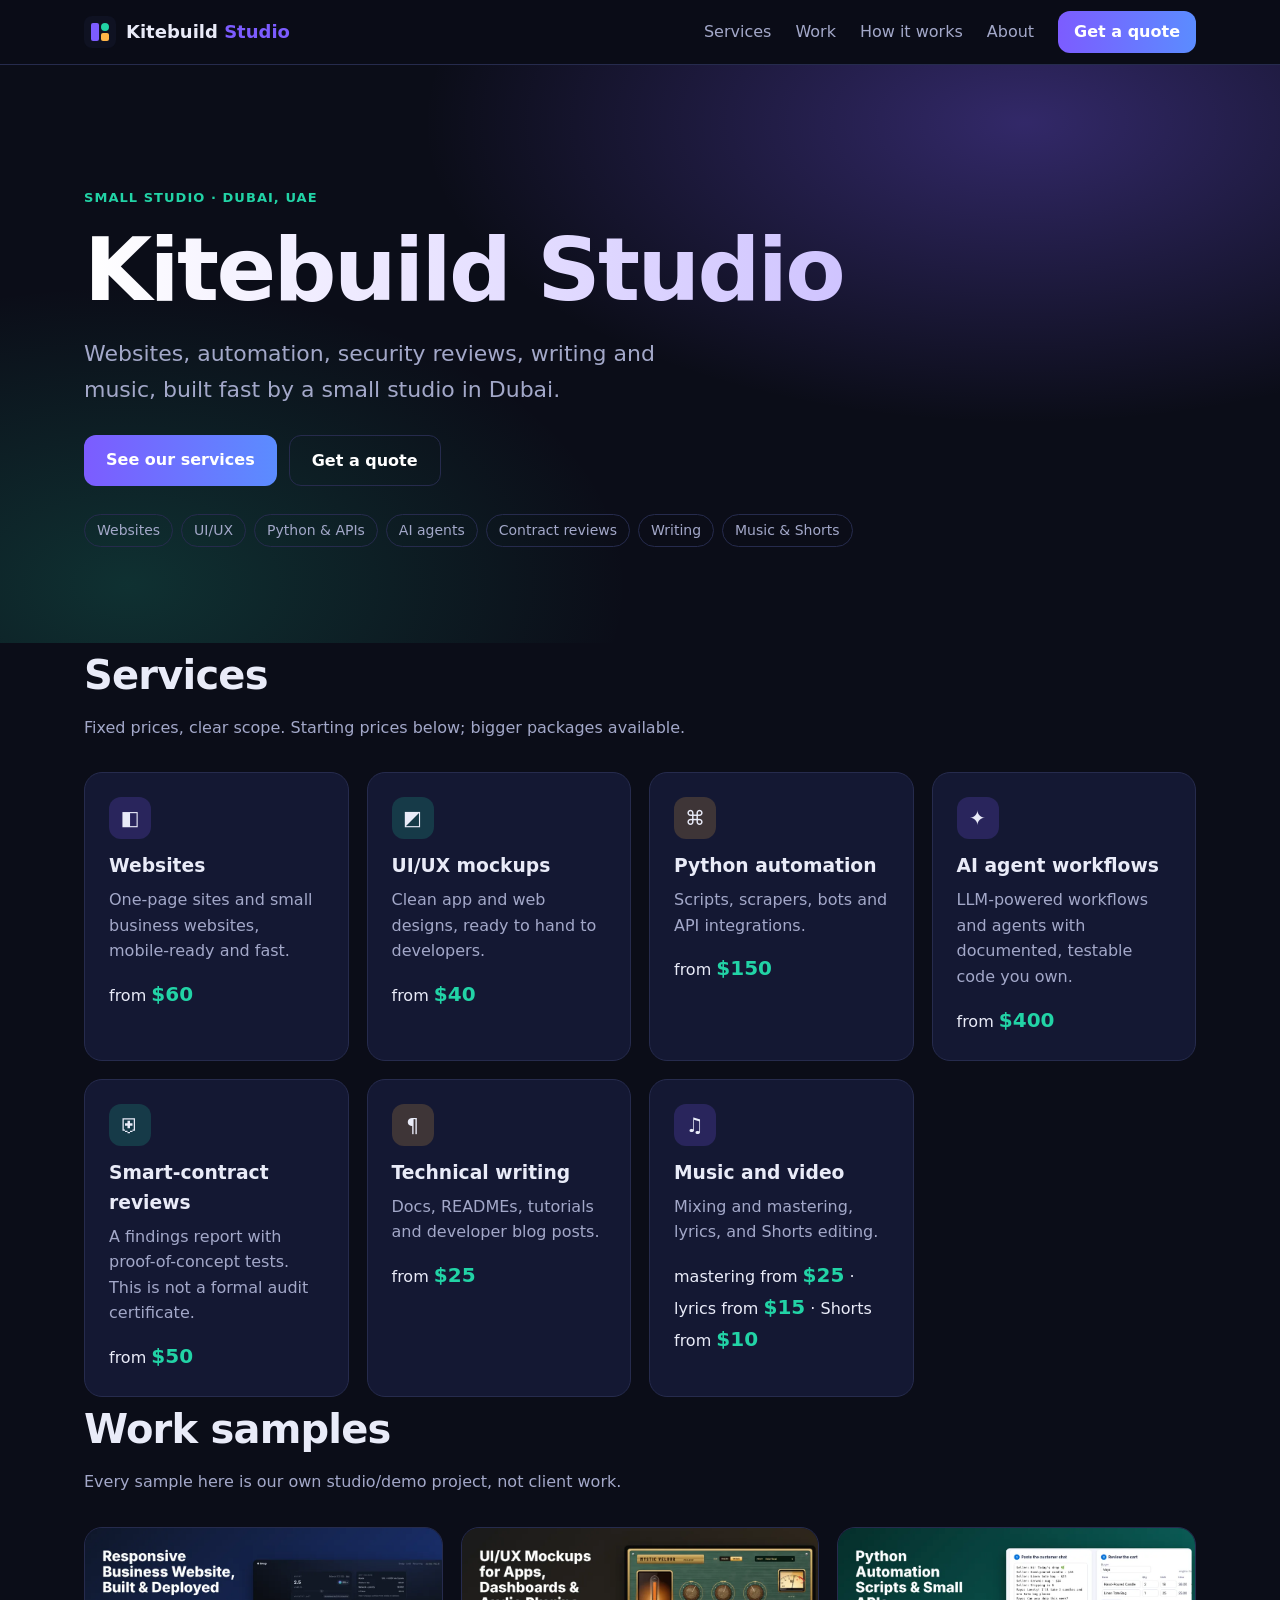
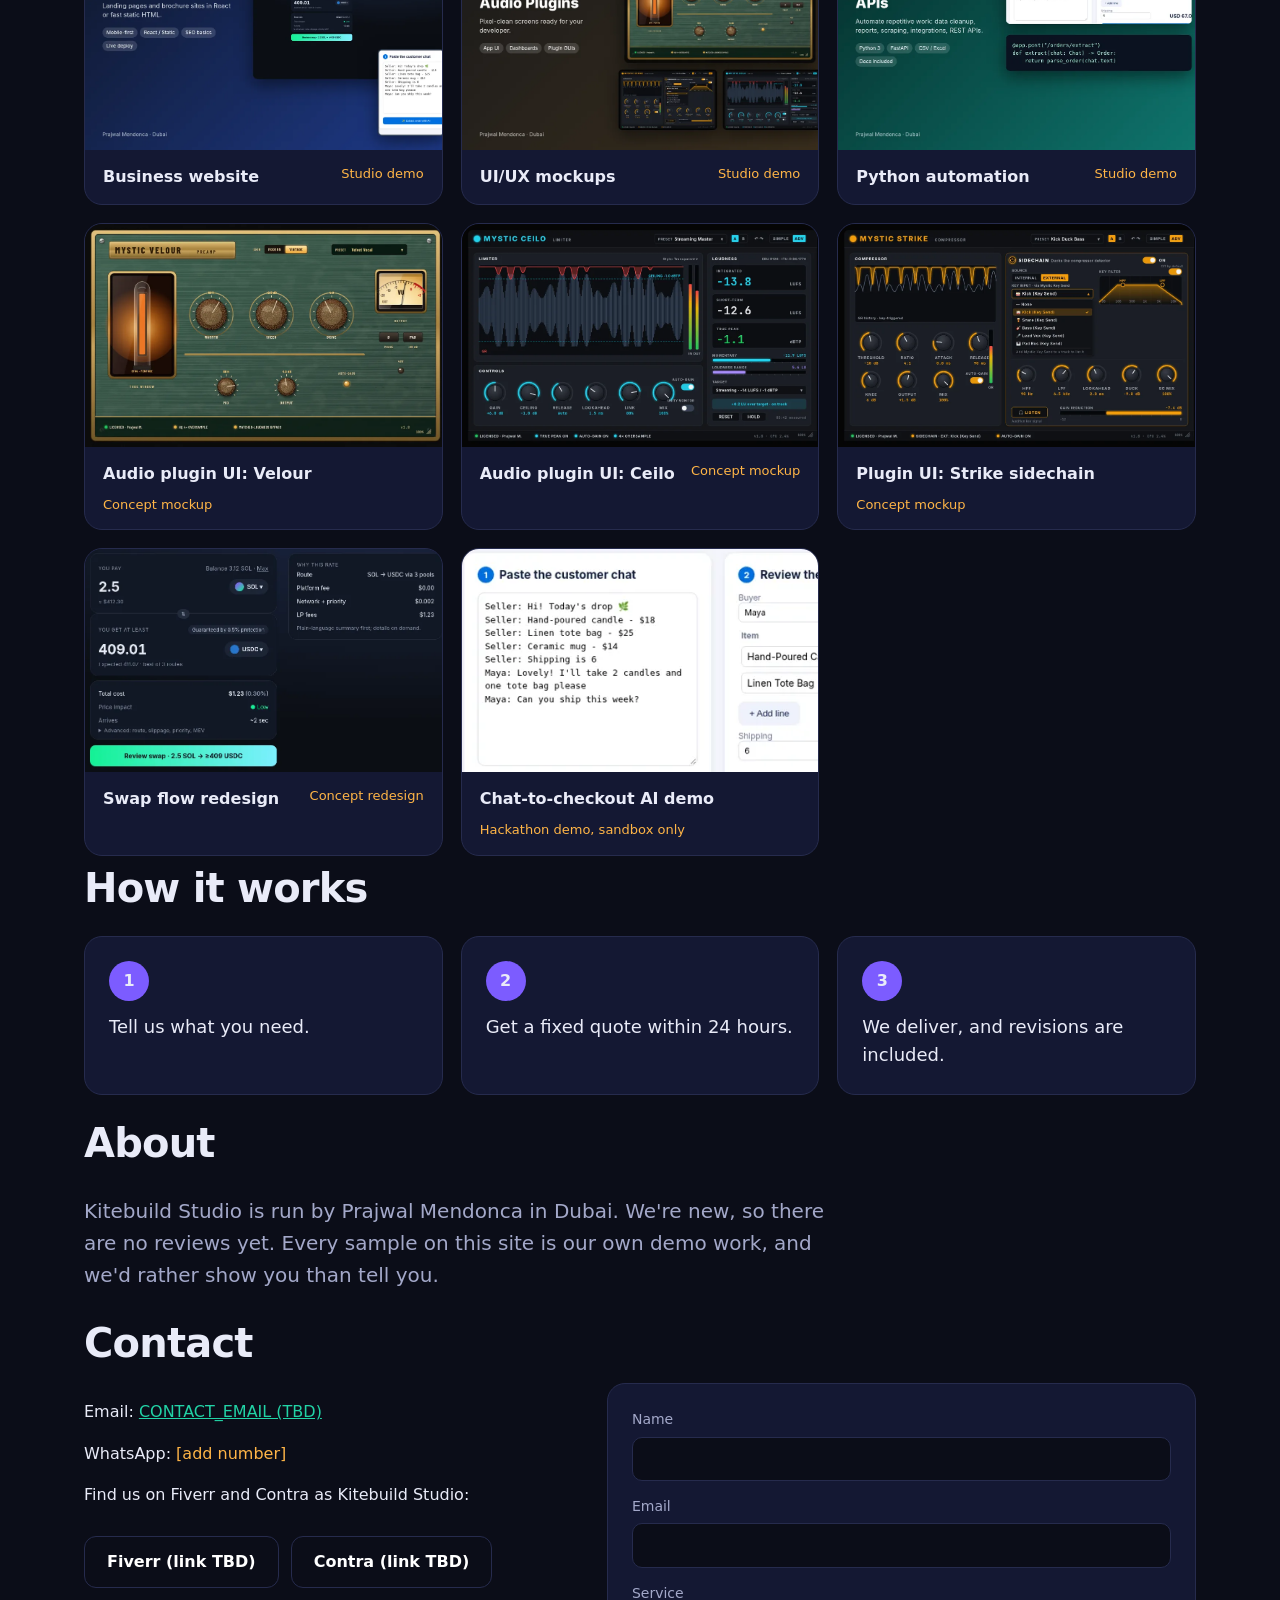
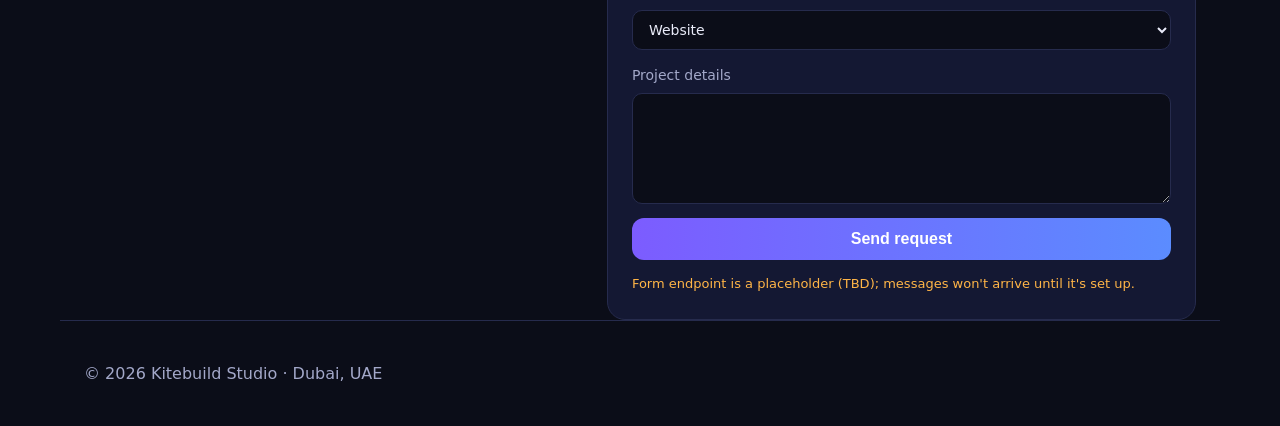
==== index.html @ 75a826a9 "Kitebuild Studio site" ====
<!doctype html>
<html lang="en">
<head>
<meta charset="utf-8"><meta name="viewport" content="width=device-width,initial-scale=1">
<title>Kitebuild Studio | Websites, automation, security reviews, writing &amp; music, Dubai</title>
<meta name="description" content="Kitebuild Studio is a small Dubai studio run by Prajwal Mendonca: websites, UI/UX mockups, Python automation, AI agent workflows, smart-contract security reviews, technical writing, mixing/mastering and Shorts editing. Fixed prices.">
<link rel="canonical" href="https://https://aaron11998.github.io/kitebuild-studio/">
<meta property="og:type" content="website"><meta property="og:title" content="Kitebuild Studio">
<meta property="og:description" content="Websites, automation, security reviews, writing and music, built fast by a small studio in Dubai.">
<meta property="og:image" content="https://https://aaron11998.github.io/kitebuild-studio/assets/og.png"><meta property="og:url" content="https://https://aaron11998.github.io/kitebuild-studio/">
<meta name="twitter:card" content="summary_large_image">
<meta name="theme-color" content="#0b0d18">
<link rel="icon" href="favicon.svg" type="image/svg+xml">
<link rel="stylesheet" href="assets/style.css">
<script type="application/ld+json">{"@context":"https://schema.org","@type":"ProfessionalService","name":"Kitebuild Studio","founder":"Prajwal Mendonca","address":{"@type":"PostalAddress","addressLocality":"Dubai","addressCountry":"AE"}}</script>
</head>
<body>
<a class="skip" href="#main">Skip to content</a>
<header class="nav"><div class="wrap navin">
 <a href="#top" class="brand" aria-label="Kitebuild Studio home"><img src="assets/mark.svg" alt="" width="32" height="32"><span>Kitebuild <b>Studio</b></span></a>
 <button class="menu" aria-expanded="false" aria-controls="links" aria-label="Menu">☰</button>
 <nav id="links" aria-label="Main"><a href="#services">Services</a><a href="#work">Work</a><a href="#how">How it works</a><a href="#about">About</a><a class="btn sm" href="#contact">Get a quote</a></nav>
</div></header>
<main id="main">
<section id="top" class="hero"><div class="wrap">
 <p class="eyebrow">Small studio · Dubai, UAE</p>
 <h1>Kitebuild Studio</h1>
 <p class="lead">Websites, automation, security reviews, writing and music, built fast by a small studio in Dubai.</p>
 <div class="ctas"><a class="btn" href="#services">See our services</a><a class="btn ghost" href="#contact">Get a quote</a></div>
 <ul class="chips" aria-label="What we do"><li>Websites</li><li>UI/UX</li><li>Python &amp; APIs</li><li>AI agents</li><li>Contract reviews</li><li>Writing</li><li>Music &amp; Shorts</li></ul>
</div></section>

<section id="services" class="wrap"><h2>Services</h2><p class="sub">Fixed prices, clear scope. Starting prices below; bigger packages available.</p>
<div class="grid">
 <article class="card"><span class="ico c1">◧</span><h3>Websites</h3><p>One-page sites and small business websites, mobile-ready and fast.</p><p class="price">from <b>$60</b></p></article>
 <article class="card"><span class="ico c2">◩</span><h3>UI/UX mockups</h3><p>Clean app and web designs, ready to hand to developers.</p><p class="price">from <b>$40</b></p></article>
 <article class="card"><span class="ico c3">⌘</span><h3>Python automation</h3><p>Scripts, scrapers, bots and API integrations.</p><p class="price">from <b>$150</b></p></article>
 <article class="card"><span class="ico c1">✦</span><h3>AI agent workflows</h3><p>LLM-powered workflows and agents with documented, testable code you own.</p><p class="price">from <b>$400</b></p></article>
 <article class="card"><span class="ico c2">⛨</span><h3>Smart-contract reviews</h3><p>A findings report with proof-of-concept tests. This is not a formal audit certificate.</p><p class="price">from <b>$50</b></p></article>
 <article class="card"><span class="ico c3">¶</span><h3>Technical writing</h3><p>Docs, READMEs, tutorials and developer blog posts.</p><p class="price">from <b>$25</b></p></article>
 <article class="card"><span class="ico c1">♫</span><h3>Music and video</h3><p>Mixing and mastering, lyrics, and Shorts editing.</p><p class="price">mastering from <b>$25</b> · lyrics from <b>$15</b> · Shorts from <b>$10</b></p></article>
</div></section>

<section id="work" class="wrap"><h2>Work samples</h2><p class="sub">Every sample here is our own studio/demo project, not client work.</p>
<div class="gallery">
 <figure><img src="assets/img/web-cover.webp" alt="Business website design sample" loading="lazy" width="1000" height="601"><figcaption><b>Business website</b><span>Studio demo</span></figcaption></figure>
 <figure><img src="assets/img/uiux-cover.webp" alt="UI/UX app mockup sample" loading="lazy" width="1000" height="601"><figcaption><b>UI/UX mockups</b><span>Studio demo</span></figcaption></figure>
 <figure><img src="assets/img/python-cover.webp" alt="Python automation sample cover" loading="lazy" width="1000" height="601"><figcaption><b>Python automation</b><span>Studio demo</span></figcaption></figure>
 <figure><img src="assets/img/velour.webp" alt="Audio plugin interface mockup, green theme" loading="lazy" width="1000" height="617"><figcaption><b>Audio plugin UI: Velour</b><span>Concept mockup</span></figcaption></figure>
 <figure><img src="assets/img/ceilo.webp" alt="Audio plugin interface mockup, Ceilo" loading="lazy" width="1000" height="617"><figcaption><b>Audio plugin UI: Ceilo</b><span>Concept mockup</span></figcaption></figure>
 <figure><img src="assets/img/strike.webp" alt="Sidechain plugin interface mockup" loading="lazy" width="1000" height="617"><figcaption><b>Plugin UI: Strike sidechain</b><span>Concept mockup</span></figcaption></figure>
 <figure><img src="assets/img/swap.webp" alt="Token swap screen redesign with plain-language cost breakdown" loading="lazy"><figcaption><b>Swap flow redesign</b><span>Concept redesign</span></figcaption></figure>
 <figure><img src="assets/img/chatcart.webp" alt="Chat-to-checkout demo app: paste a chat, review the cart" loading="lazy"><figcaption><b>Chat-to-checkout AI demo</b><span>Hackathon demo, sandbox only</span></figcaption></figure>
</div></section>

<!-- MEDIA SLOT: music/video showcase (to be added by New Bot 1). Drop a <section id="media" class="wrap">…</section> here and add a nav link. -->
<div id="media-slot" hidden></div>

<section id="how" class="wrap"><h2>How it works</h2>
<ol class="steps"><li><b>1</b><p>Tell us what you need.</p></li><li><b>2</b><p>Get a fixed quote within 24 hours.</p></li><li><b>3</b><p>We deliver, and revisions are included.</p></li></ol></section>

<section id="about" class="wrap about"><h2>About</h2>
<p>Kitebuild Studio is run by Prajwal Mendonca in Dubai. We're new, so there are no reviews yet. Every sample on this site is our own demo work, and we'd rather show you than tell you.</p></section>

<section id="contact" class="wrap"><h2>Contact</h2>
<div class="contact">
 <div>
  <p>Email: <a href="mailto:CONTACT_EMAIL_TBD">CONTACT_EMAIL (TBD)</a></p>
  <p>WhatsApp: <span class="tbd">[add number]</span></p>
  <p>Find us on Fiverr and Contra as Kitebuild Studio:</p>
  <p class="ctas"><a class="btn ghost" href="#" data-tbd="FIVERR_URL">Fiverr (link TBD)</a><a class="btn ghost" href="#" data-tbd="CONTRA_URL">Contra (link TBD)</a></p>
 </div>
 <!-- FORM TBD: replace FORM_ID_TBD with your Formspree (or similar) form ID -->
 <form class="form" action="https://formspree.io/f/FORM_ID_TBD" method="POST">
  <label>Name<input name="name" required autocomplete="name"></label>
  <label>Email<input type="email" name="email" required autocomplete="email"></label>
  <label>Service<select name="service"><option>Website</option><option>UI/UX mockup</option><option>Python automation</option><option>AI agent workflow</option><option>Smart-contract review</option><option>Technical writing</option><option>Music / Shorts</option></select></label>
  <label>Project details<textarea name="message" rows="4" required></textarea></label>
  <input type="text" name="_gotcha" hidden tabindex="-1" autocomplete="off">
  <button class="btn" type="submit">Send request</button>
  <p class="note" role="status">Form endpoint is a placeholder (TBD); messages won't arrive until it's set up.</p>
 </form>
</div></section>
</main>
<footer class="wrap foot"><p>© <span id="y">2026</span> Kitebuild Studio · Dubai, UAE</p></footer>
<script src="assets/main.js" defer></script>
</body></html>
---- assets/style.css ----
:root{--bg:#0b0d18;--p:#141833;--l:#262b4d;--t:#e9ebf8;--m:#a3a8c9;--a:#7c5cff;--g:#22d3a6;--o:#ffb547}
*{box-sizing:border-box}html{scroll-behavior:smooth}
body{margin:0;font:16px/1.6 system-ui,-apple-system,"Segoe UI",Inter,Roboto,sans-serif;background:var(--bg);color:var(--t)}
a{color:var(--g)}img{max-width:100%;height:auto;display:block}
.wrap{max-width:1160px;margin:0 auto;padding:0 24px}
.skip{position:absolute;left:-999px}.skip:focus{left:8px;top:8px;background:#fff;color:#000;padding:8px;z-index:9}
:focus-visible{outline:3px solid var(--o);outline-offset:2px}
.nav{position:sticky;top:0;z-index:5;background:rgba(11,13,24,.85);backdrop-filter:blur(10px);border-bottom:1px solid var(--l)}
.navin{display:flex;align-items:center;justify-content:space-between;height:64px}
.brand{display:flex;gap:10px;align-items:center;color:var(--t);text-decoration:none;font-weight:600;font-size:18px}.brand b{color:var(--a)}
nav a{color:var(--m);text-decoration:none;margin-left:24px}nav a:hover{color:var(--t)}
.menu{display:none;background:none;border:1px solid var(--l);color:var(--t);font-size:20px;border-radius:8px;padding:4px 10px}
.btn{display:inline-block;background:linear-gradient(90deg,var(--a),#5b8cff);color:#fff!important;padding:12px 22px;border-radius:12px;text-decoration:none;font-weight:600;border:0;cursor:pointer;font-size:16px}
.btn.ghost{background:transparent;border:1px solid var(--l)}.btn.sm{padding:8px 16px}
.hero{padding:110px 0 80px;background:radial-gradient(600px 300px at 80% 10%,rgba(124,92,255,.35),transparent),radial-gradient(500px 300px at 10% 90%,rgba(34,211,166,.18),transparent)}
.eyebrow{color:var(--g);font-weight:600;letter-spacing:.08em;text-transform:uppercase;font-size:13px}
h1{font-size:clamp(44px,8vw,88px);line-height:1;margin:.2em 0;letter-spacing:-.03em;background:linear-gradient(90deg,#fff,#b9a8ff);-webkit-background-clip:text;background-clip:text;color:transparent}
.lead{font-size:clamp(18px,2.2vw,22px);color:var(--m);max-width:640px}
.ctas{display:flex;gap:12px;flex-wrap:wrap;margin:28px 0}
.chips{list-style:none;padding:0;display:flex;flex-wrap:wrap;gap:8px}.chips li{border:1px solid var(--l);border-radius:99px;padding:4px 12px;color:var(--m);font-size:14px}
section{padding:72px 0}h2{font-size:clamp(28px,4vw,40px);margin:0 0 8px;letter-spacing:-.02em}.sub{color:var(--m);margin:0 0 32px}
.grid{display:grid;grid-template-columns:repeat(auto-fill,minmax(260px,1fr));gap:18px}
.card{background:var(--p);border:1px solid var(--l);border-radius:18px;padding:24px;transition:transform .2s}.card:hover{transform:translateY(-3px)}
.card h3{margin:12px 0 6px}.card p{color:var(--m);margin:0}.card .price{margin-top:14px;color:var(--t)}.price b{color:var(--g);font-size:20px}
.ico{display:inline-grid;place-items:center;width:42px;height:42px;border-radius:12px;font-size:20px}.c1{background:rgba(124,92,255,.2)}.c2{background:rgba(34,211,166,.18)}.c3{background:rgba(255,181,71,.18)}
.gallery{display:grid;grid-template-columns:repeat(auto-fill,minmax(320px,1fr));gap:18px}
figure{margin:0;background:var(--p);border:1px solid var(--l);border-radius:18px;overflow:hidden}
figure img{aspect-ratio:16/10;object-fit:cover;object-position:top left;width:100%}
figcaption{padding:14px 18px;display:flex;justify-content:space-between;gap:8px;flex-wrap:wrap}figcaption span{color:var(--o);font-size:13px}
.steps{list-style:none;padding:0;display:grid;grid-template-columns:repeat(3,1fr);gap:18px}.steps li{background:var(--p);border:1px solid var(--l);border-radius:18px;padding:24px}
.steps b{display:inline-grid;place-items:center;width:40px;height:40px;border-radius:50%;background:var(--a)}.steps p{font-size:18px;margin:12px 0 0}
.about p{font-size:20px;max-width:760px;color:var(--m)}
.contact{display:grid;grid-template-columns:1fr 1.2fr;gap:32px}.tbd{color:var(--o)}
.form{background:var(--p);border:1px solid var(--l);border-radius:18px;padding:24px;display:grid;gap:14px}
label{display:grid;gap:6px;font-size:14px;color:var(--m)}
input,select,textarea{font:inherit;background:var(--bg);color:var(--t);border:1px solid var(--l);border-radius:10px;padding:10px 12px}
.note{font-size:13px;color:var(--o);margin:0}
.foot{border-top:1px solid var(--l);color:var(--m);padding:24px}
@media(max-width:760px){.menu{display:block}nav{display:none;position:absolute;top:64px;left:0;right:0;background:var(--bg);border-bottom:1px solid var(--l);padding:12px 24px}nav.open{display:grid;gap:12px}nav a{margin:0}
.steps,.contact{grid-template-columns:1fr}.hero{padding:64px 0 40px}section{padding:48px 0}.gallery{grid-template-columns:1fr}}
@media(prefers-reduced-motion:reduce){html{scroll-behavior:auto}.card{transition:none}}
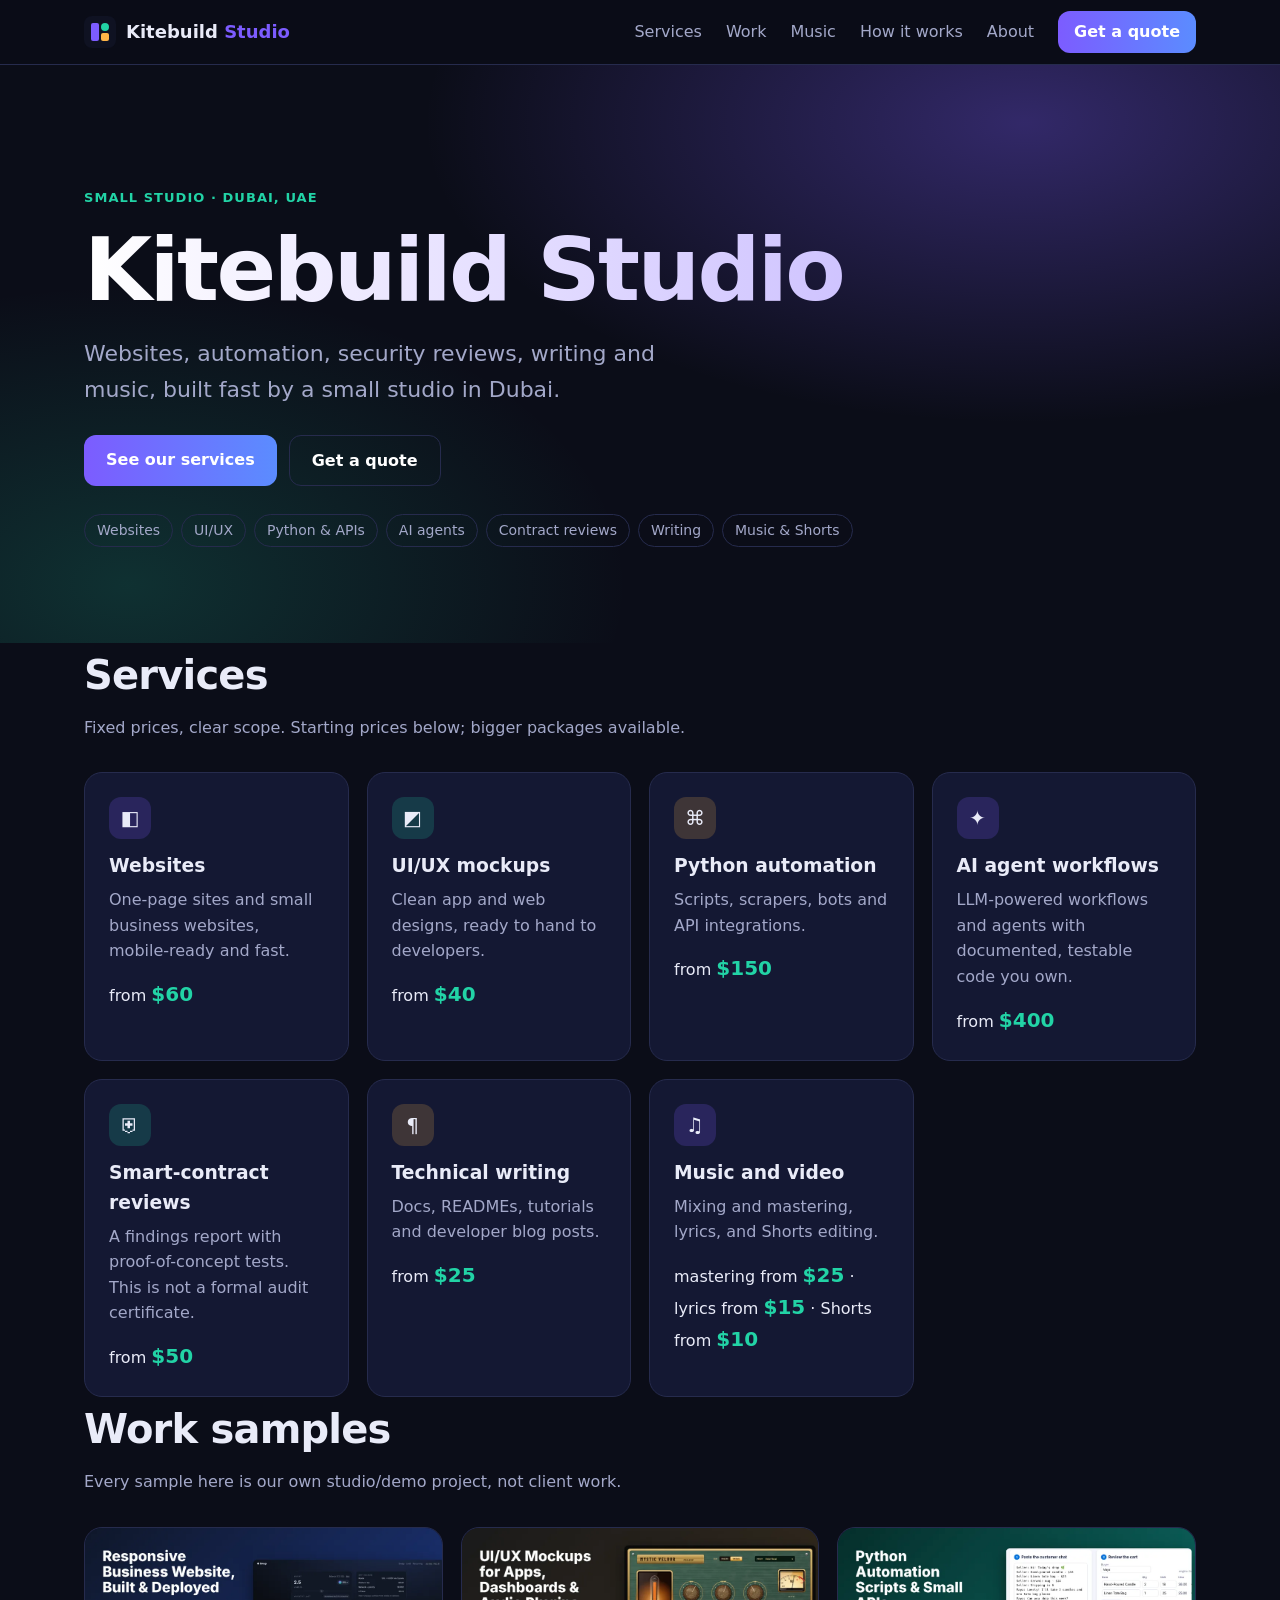
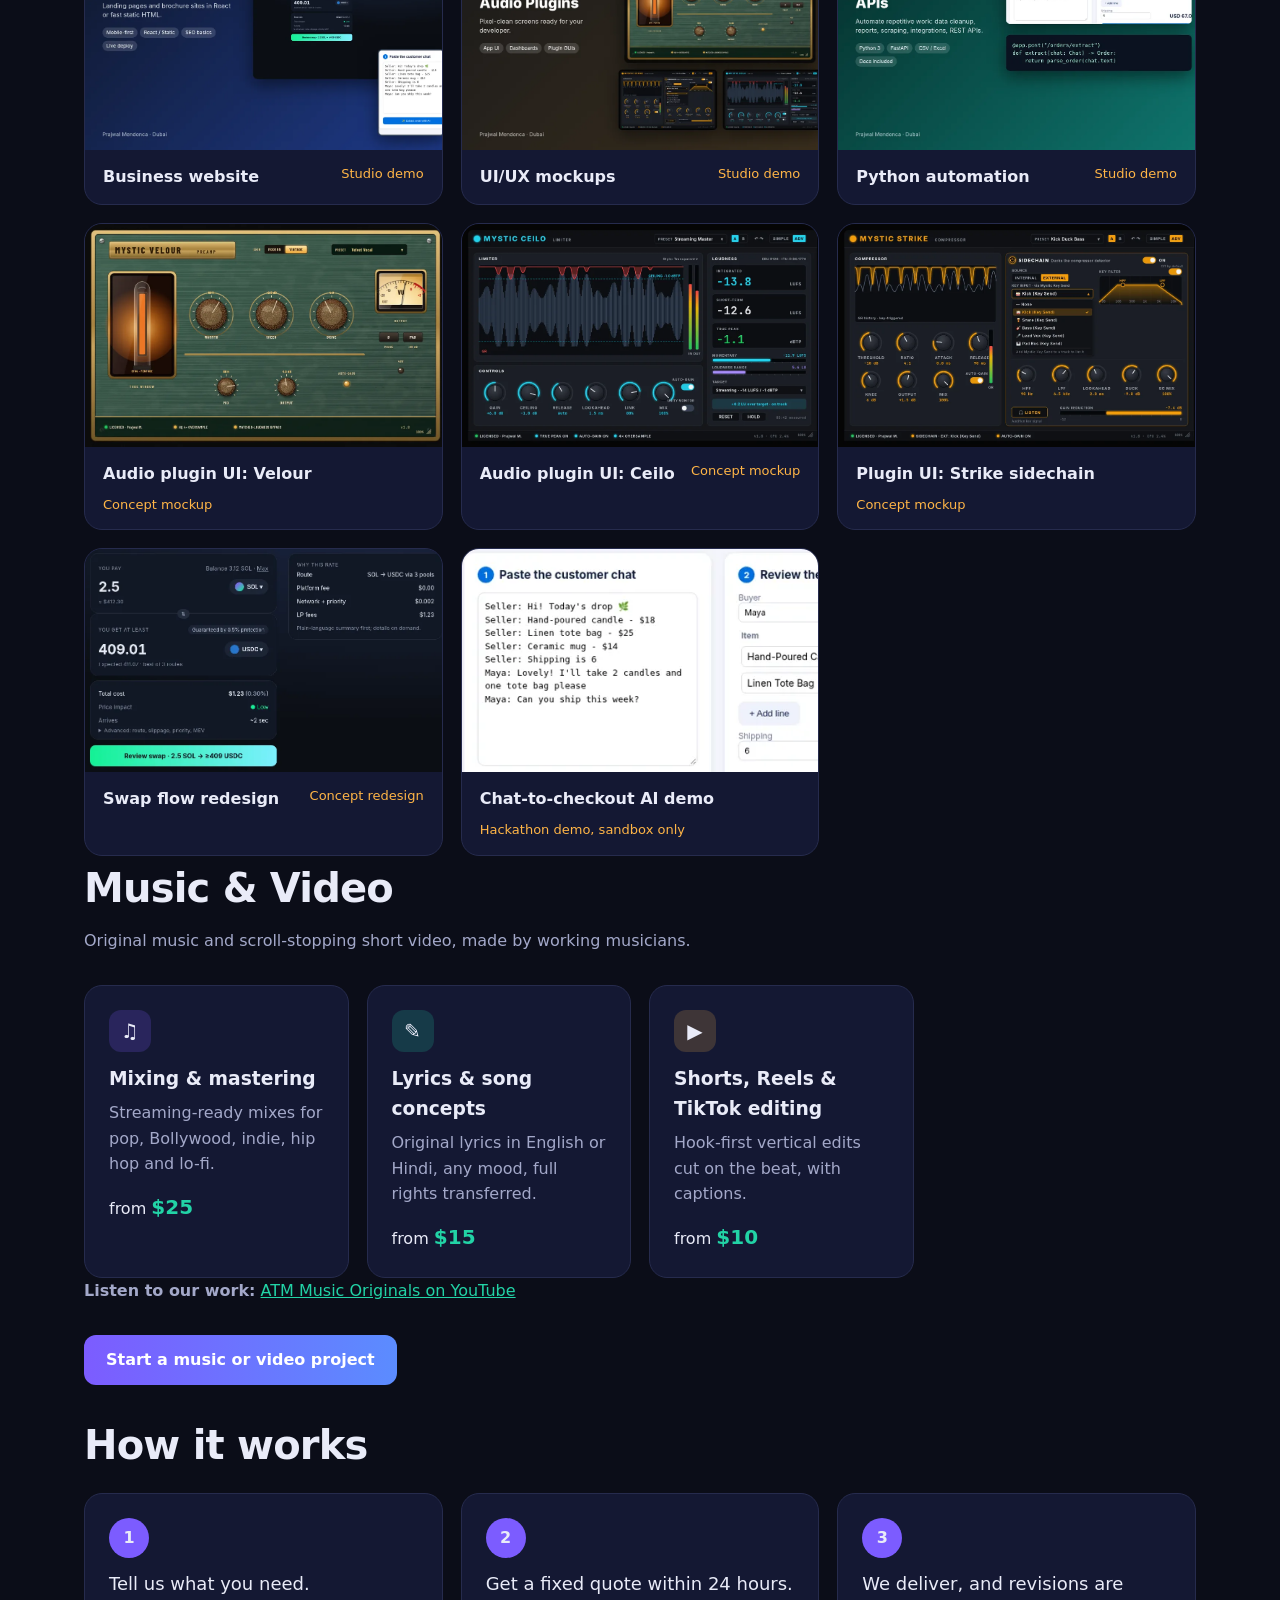
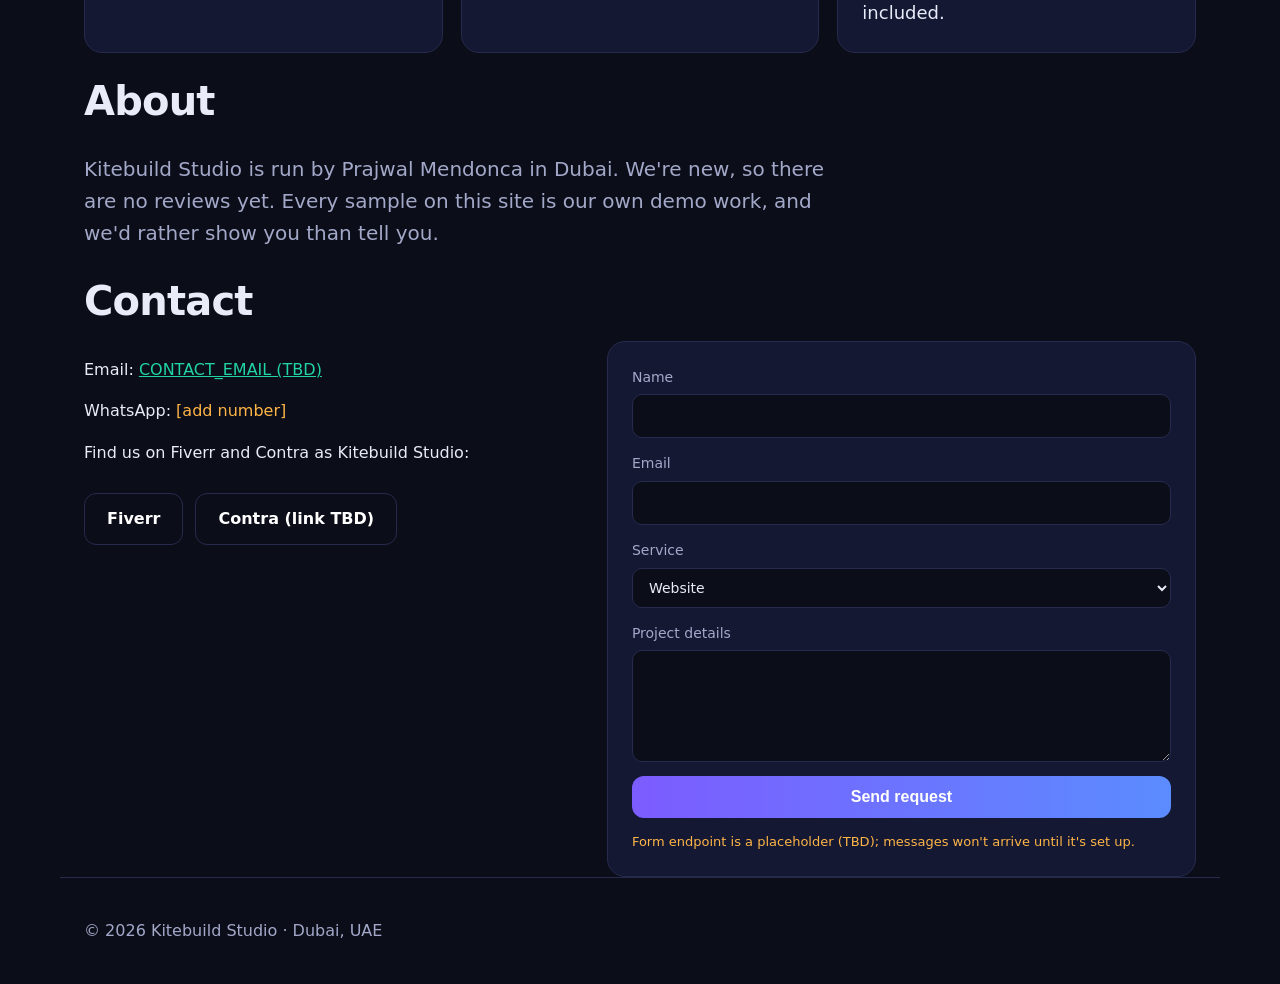
==== commit dc6ac015: "Add music and video section" ====
--- a/index.html
+++ b/index.html
@@ -19,7 +19,7 @@
 <header class="nav"><div class="wrap navin">
  <a href="#top" class="brand" aria-label="Kitebuild Studio home"><img src="assets/mark.svg" alt="" width="32" height="32"><span>Kitebuild <b>Studio</b></span></a>
  <button class="menu" aria-expanded="false" aria-controls="links" aria-label="Menu">☰</button>
- <nav id="links" aria-label="Main"><a href="#services">Services</a><a href="#work">Work</a><a href="#how">How it works</a><a href="#about">About</a><a class="btn sm" href="#contact">Get a quote</a></nav>
+ <nav id="links" aria-label="Main"><a href="#services">Services</a><a href="#work">Work</a><a href="#media">Music</a><a href="#how">How it works</a><a href="#about">About</a><a class="btn sm" href="#contact">Get a quote</a></nav>
 </div></header>
 <main id="main">
 <section id="top" class="hero"><div class="wrap">
@@ -53,7 +53,15 @@
  <figure><img src="assets/img/chatcart.webp" alt="Chat-to-checkout demo app: paste a chat, review the cart" loading="lazy"><figcaption><b>Chat-to-checkout AI demo</b><span>Hackathon demo, sandbox only</span></figcaption></figure>
 </div></section>
 
-<!-- MEDIA SLOT: music/video showcase (to be added by New Bot 1). Drop a <section id="media" class="wrap">…</section> here and add a nav link. -->
+<section id="media" class="wrap"><h2>Music &amp; Video</h2><p class="sub">Original music and scroll-stopping short video, made by working musicians.</p>
+ <div class="grid">
+ <article class="card"><span class="ico c1">♫</span><h3>Mixing &amp; mastering</h3><p>Streaming-ready mixes for pop, Bollywood, indie, hip hop and lo-fi.</p><p class="price">from <b>$25</b></p></article>
+ <article class="card"><span class="ico c2">✎</span><h3>Lyrics &amp; song concepts</h3><p>Original lyrics in English or Hindi, any mood, full rights transferred.</p><p class="price">from <b>$15</b></p></article>
+ <article class="card"><span class="ico c3">▶</span><h3>Shorts, Reels &amp; TikTok editing</h3><p>Hook-first vertical edits cut on the beat, with captions.</p><p class="price">from <b>$10</b></p></article>
+ </div>
+ <p class="sub"><b>Listen to our work:</b> <a href="https://www.youtube.com/@allurithommsonm" target="_blank" rel="noopener">ATM Music Originals on YouTube</a></p>
+ <p class="ctas"><a class="btn" href="#contact">Start a music or video project</a></p>
+</section>
 <div id="media-slot" hidden></div>
 
 <section id="how" class="wrap"><h2>How it works</h2>
@@ -68,7 +76,7 @@
   <p>Email: <a href="mailto:CONTACT_EMAIL_TBD">CONTACT_EMAIL (TBD)</a></p>
   <p>WhatsApp: <span class="tbd">[add number]</span></p>
   <p>Find us on Fiverr and Contra as Kitebuild Studio:</p>
-  <p class="ctas"><a class="btn ghost" href="#" data-tbd="FIVERR_URL">Fiverr (link TBD)</a><a class="btn ghost" href="#" data-tbd="CONTRA_URL">Contra (link TBD)</a></p>
+  <p class="ctas"><a class="btn ghost" href="https://www.fiverr.com/prajwalmendonca" target="_blank" rel="noopener">Fiverr</a><a class="btn ghost" href="#" data-tbd="CONTRA_URL">Contra (link TBD)</a></p>
  </div>
  <!-- FORM TBD: replace FORM_ID_TBD with your Formspree (or similar) form ID -->
  <form class="form" action="https://formspree.io/f/FORM_ID_TBD" method="POST">
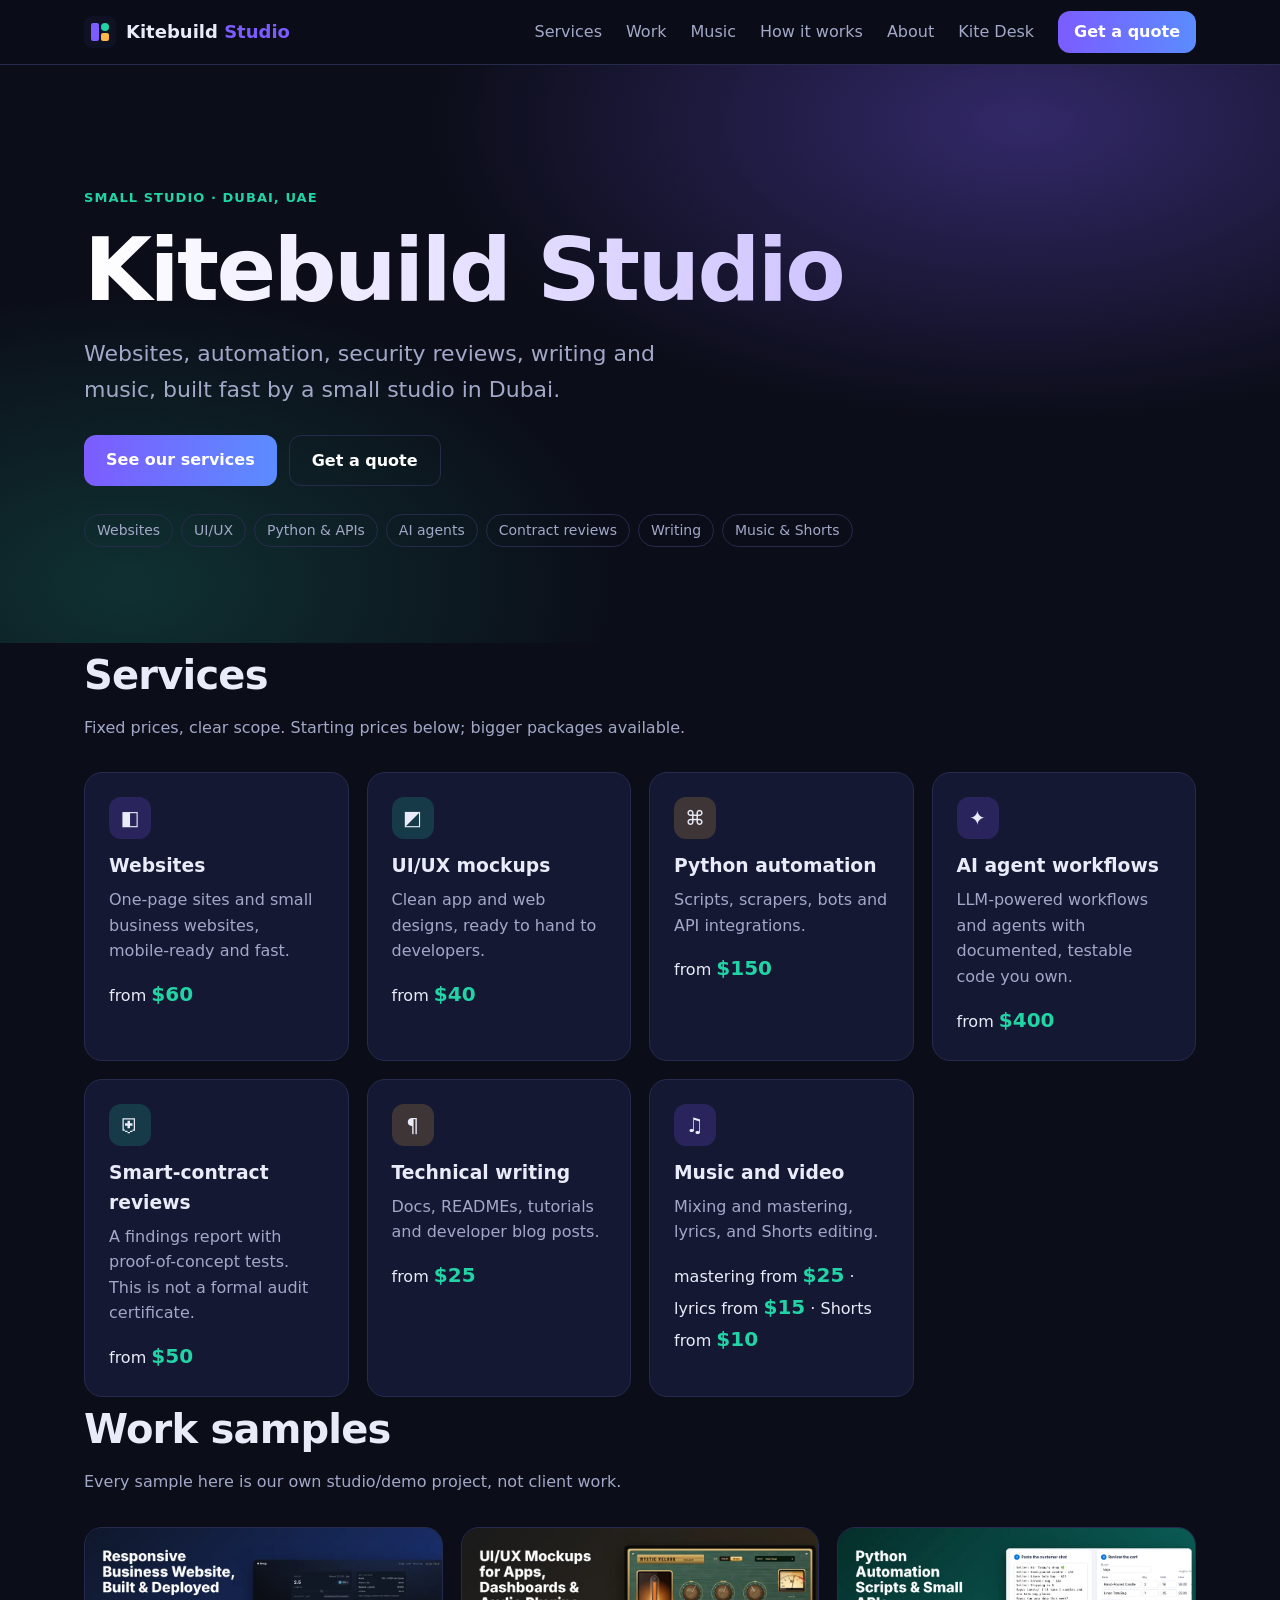
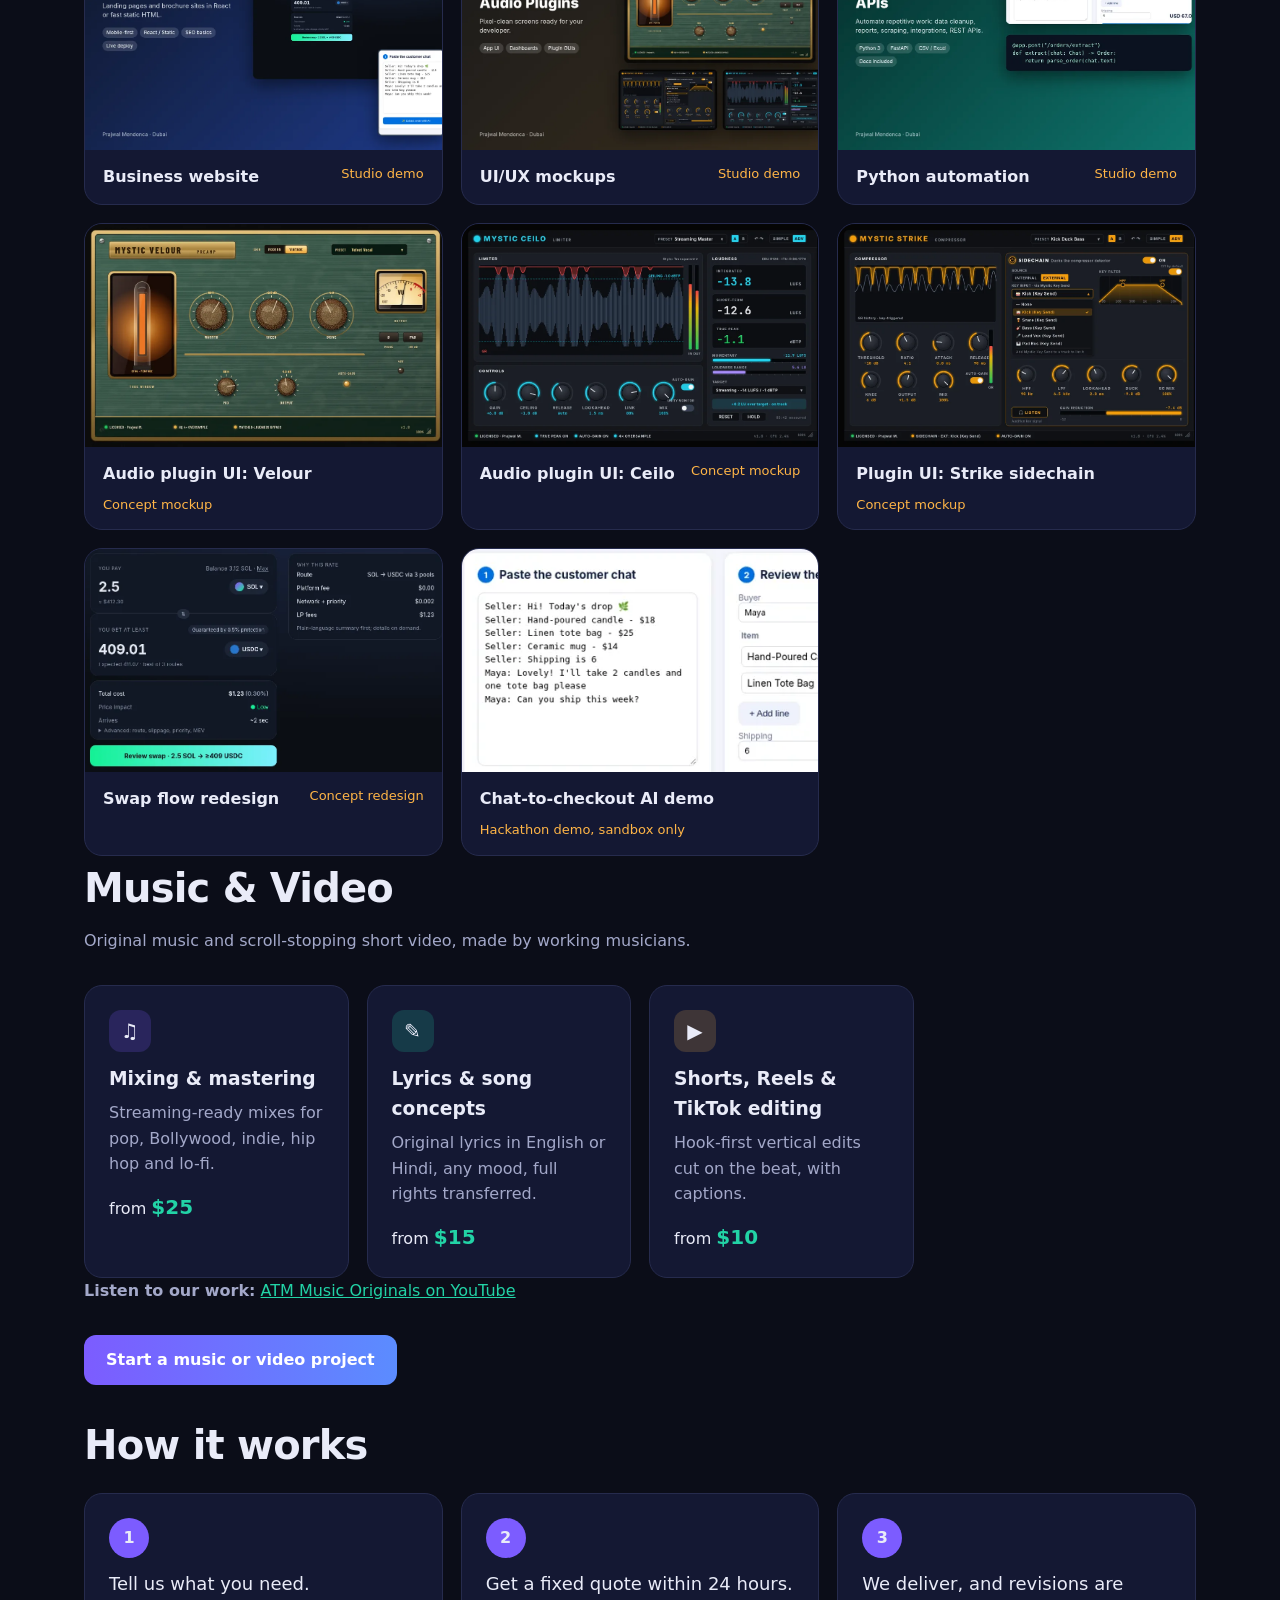
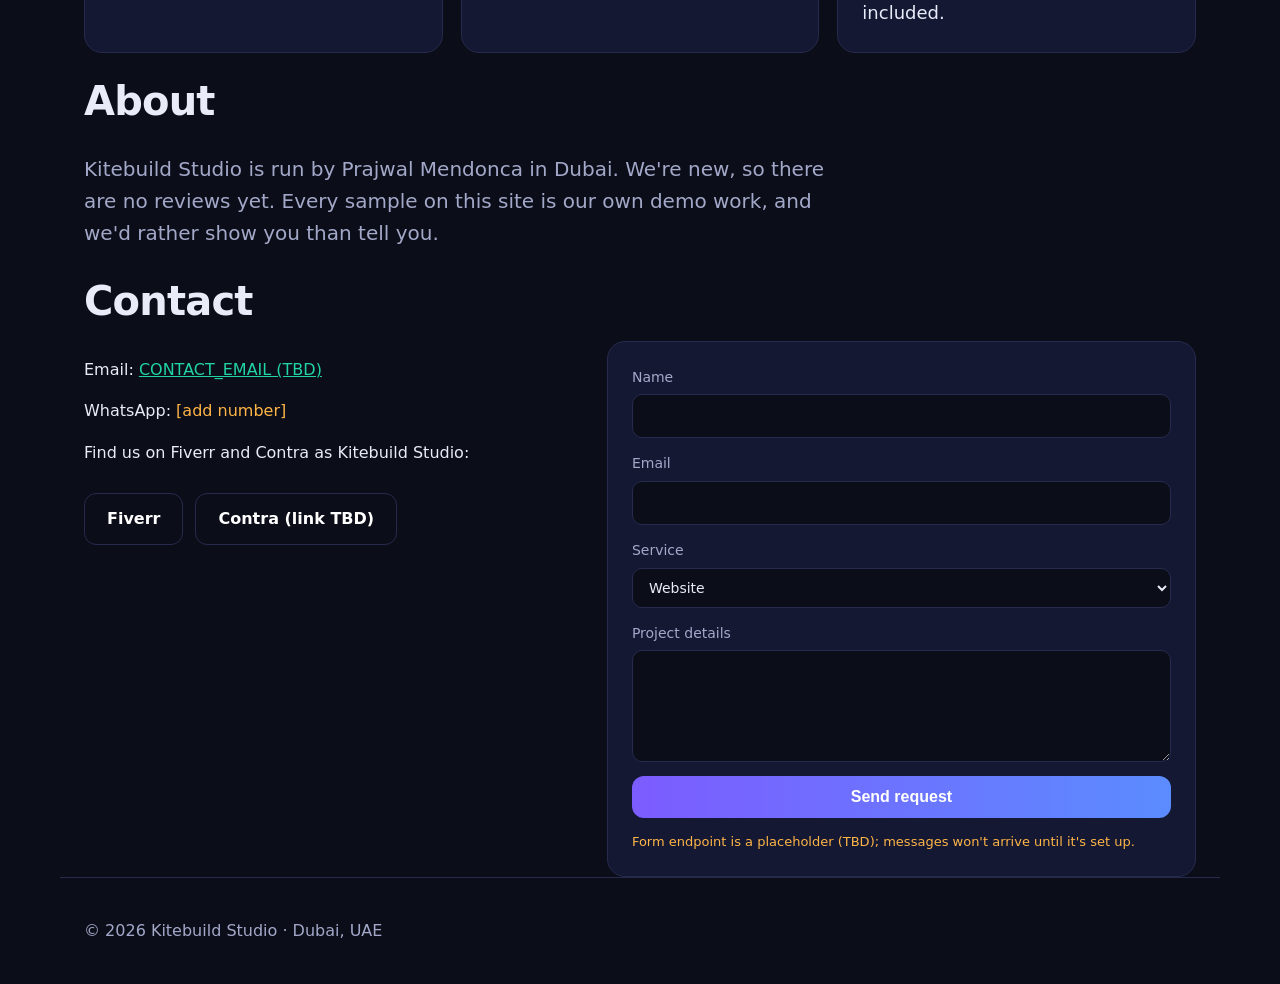
==== commit f9557891: "Add Kite Desk product page" ====
--- a/index.html
+++ b/index.html
@@ -19,7 +19,7 @@
 <header class="nav"><div class="wrap navin">
  <a href="#top" class="brand" aria-label="Kitebuild Studio home"><img src="assets/mark.svg" alt="" width="32" height="32"><span>Kitebuild <b>Studio</b></span></a>
  <button class="menu" aria-expanded="false" aria-controls="links" aria-label="Menu">☰</button>
- <nav id="links" aria-label="Main"><a href="#services">Services</a><a href="#work">Work</a><a href="#media">Music</a><a href="#how">How it works</a><a href="#about">About</a><a class="btn sm" href="#contact">Get a quote</a></nav>
+ <nav id="links" aria-label="Main"><a href="#services">Services</a><a href="#work">Work</a><a href="#media">Music</a><a href="#how">How it works</a><a href="#about">About</a><a href="kite-desk/">Kite Desk</a><a class="btn sm" href="#contact">Get a quote</a></nav>
 </div></header>
 <main id="main">
 <section id="top" class="hero"><div class="wrap">
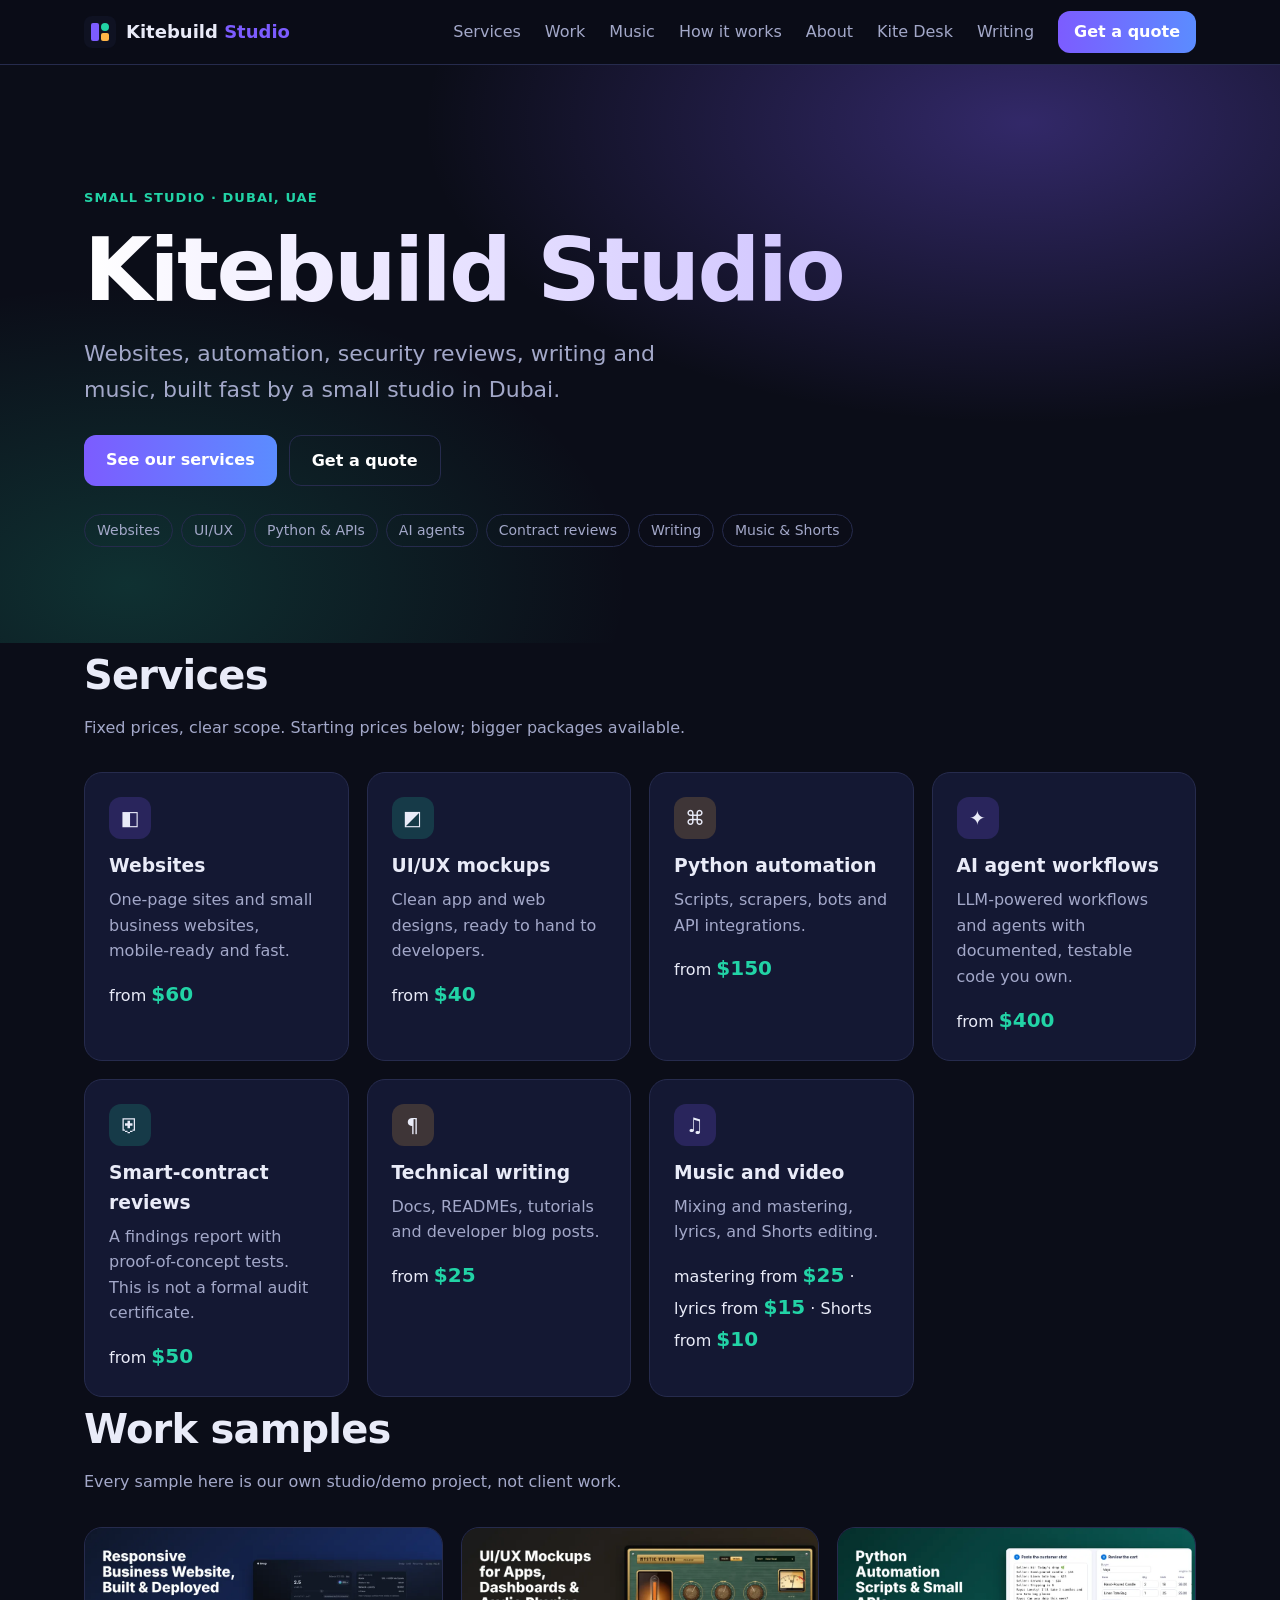
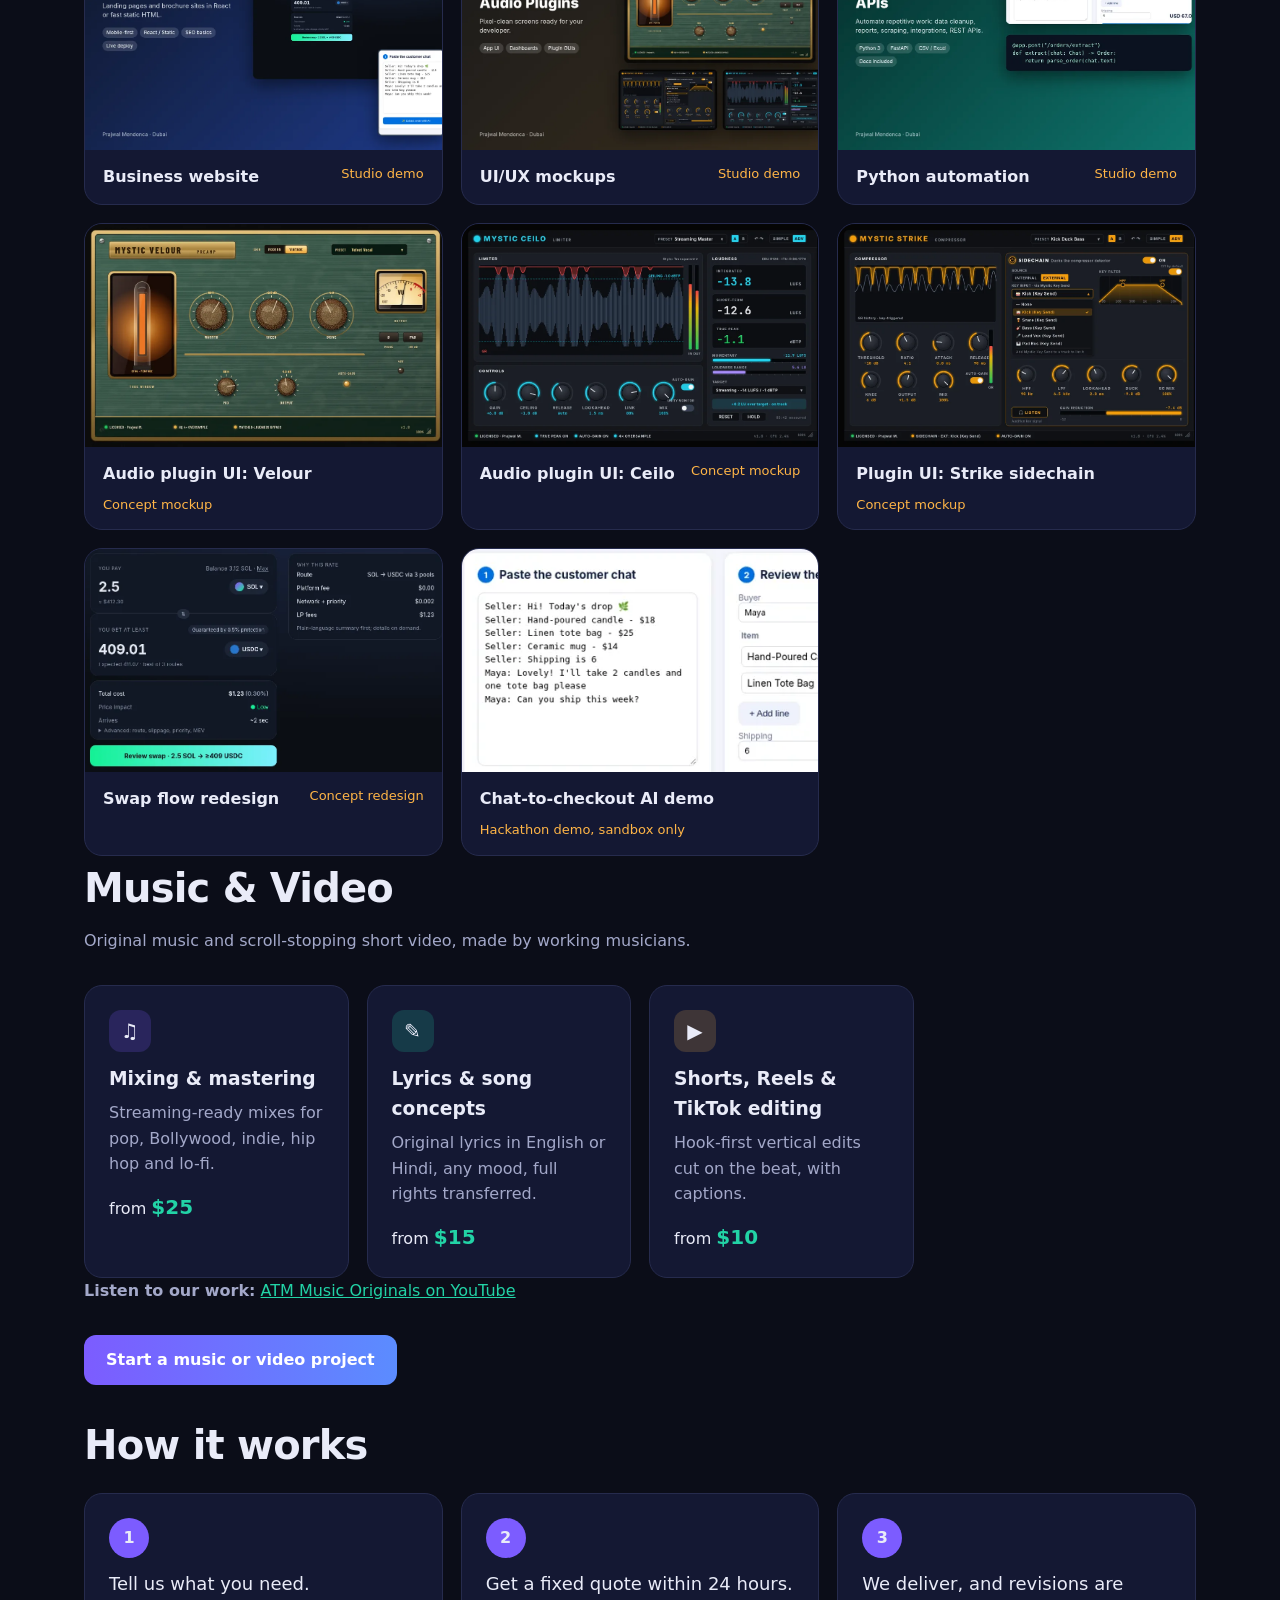
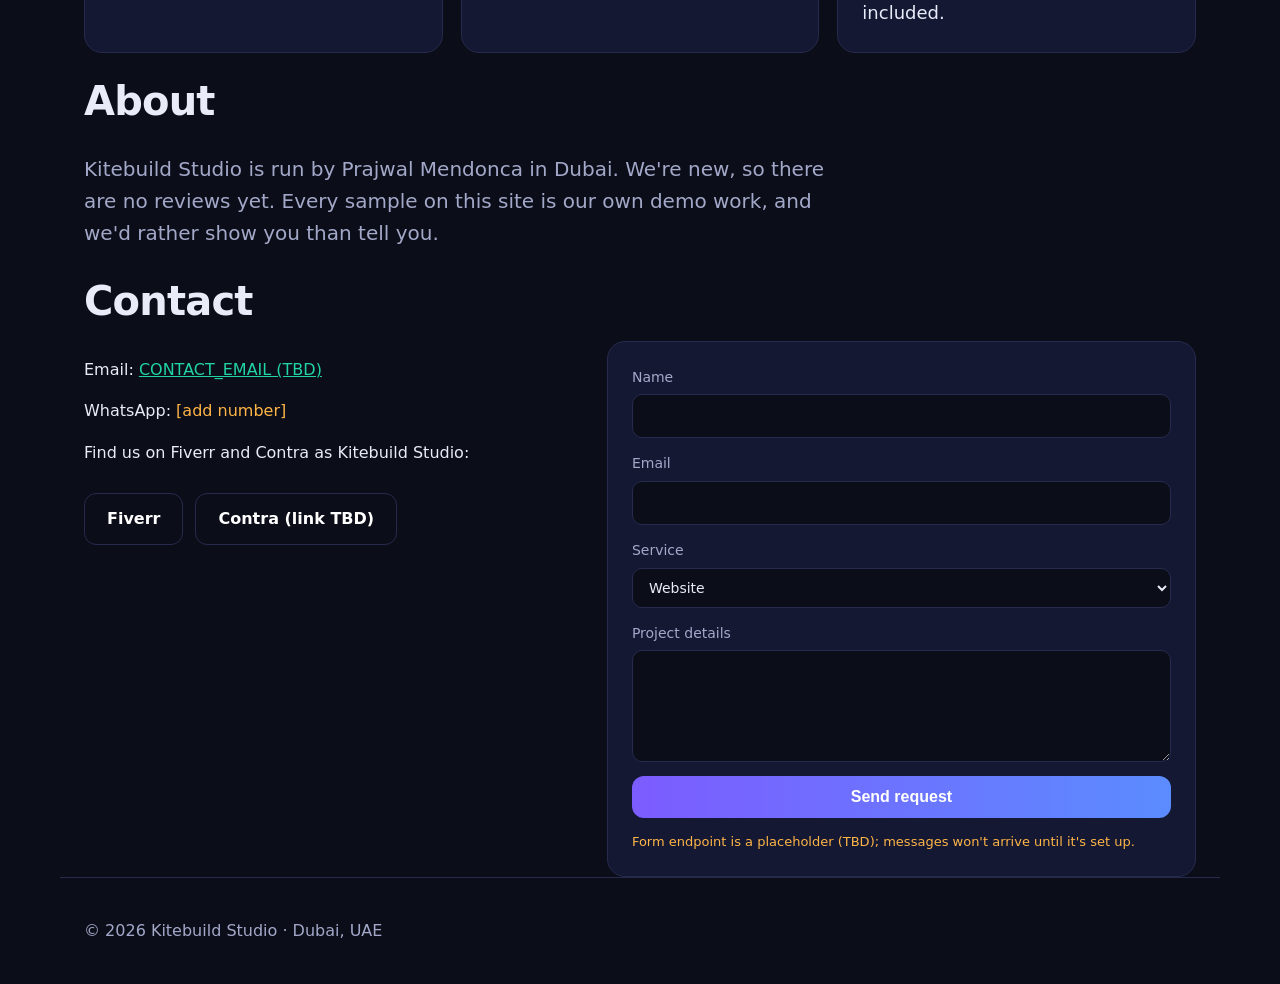
==== commit cb239e46: "Add writing samples page" ====
--- a/index.html
+++ b/index.html
@@ -19,7 +19,7 @@
 <header class="nav"><div class="wrap navin">
  <a href="#top" class="brand" aria-label="Kitebuild Studio home"><img src="assets/mark.svg" alt="" width="32" height="32"><span>Kitebuild <b>Studio</b></span></a>
  <button class="menu" aria-expanded="false" aria-controls="links" aria-label="Menu">☰</button>
- <nav id="links" aria-label="Main"><a href="#services">Services</a><a href="#work">Work</a><a href="#media">Music</a><a href="#how">How it works</a><a href="#about">About</a><a href="kite-desk/">Kite Desk</a><a class="btn sm" href="#contact">Get a quote</a></nav>
+ <nav id="links" aria-label="Main"><a href="#services">Services</a><a href="#work">Work</a><a href="#media">Music</a><a href="#how">How it works</a><a href="#about">About</a><a href="kite-desk/">Kite Desk</a><a href="writing/">Writing</a><a class="btn sm" href="#contact">Get a quote</a></nav>
 </div></header>
 <main id="main">
 <section id="top" class="hero"><div class="wrap">
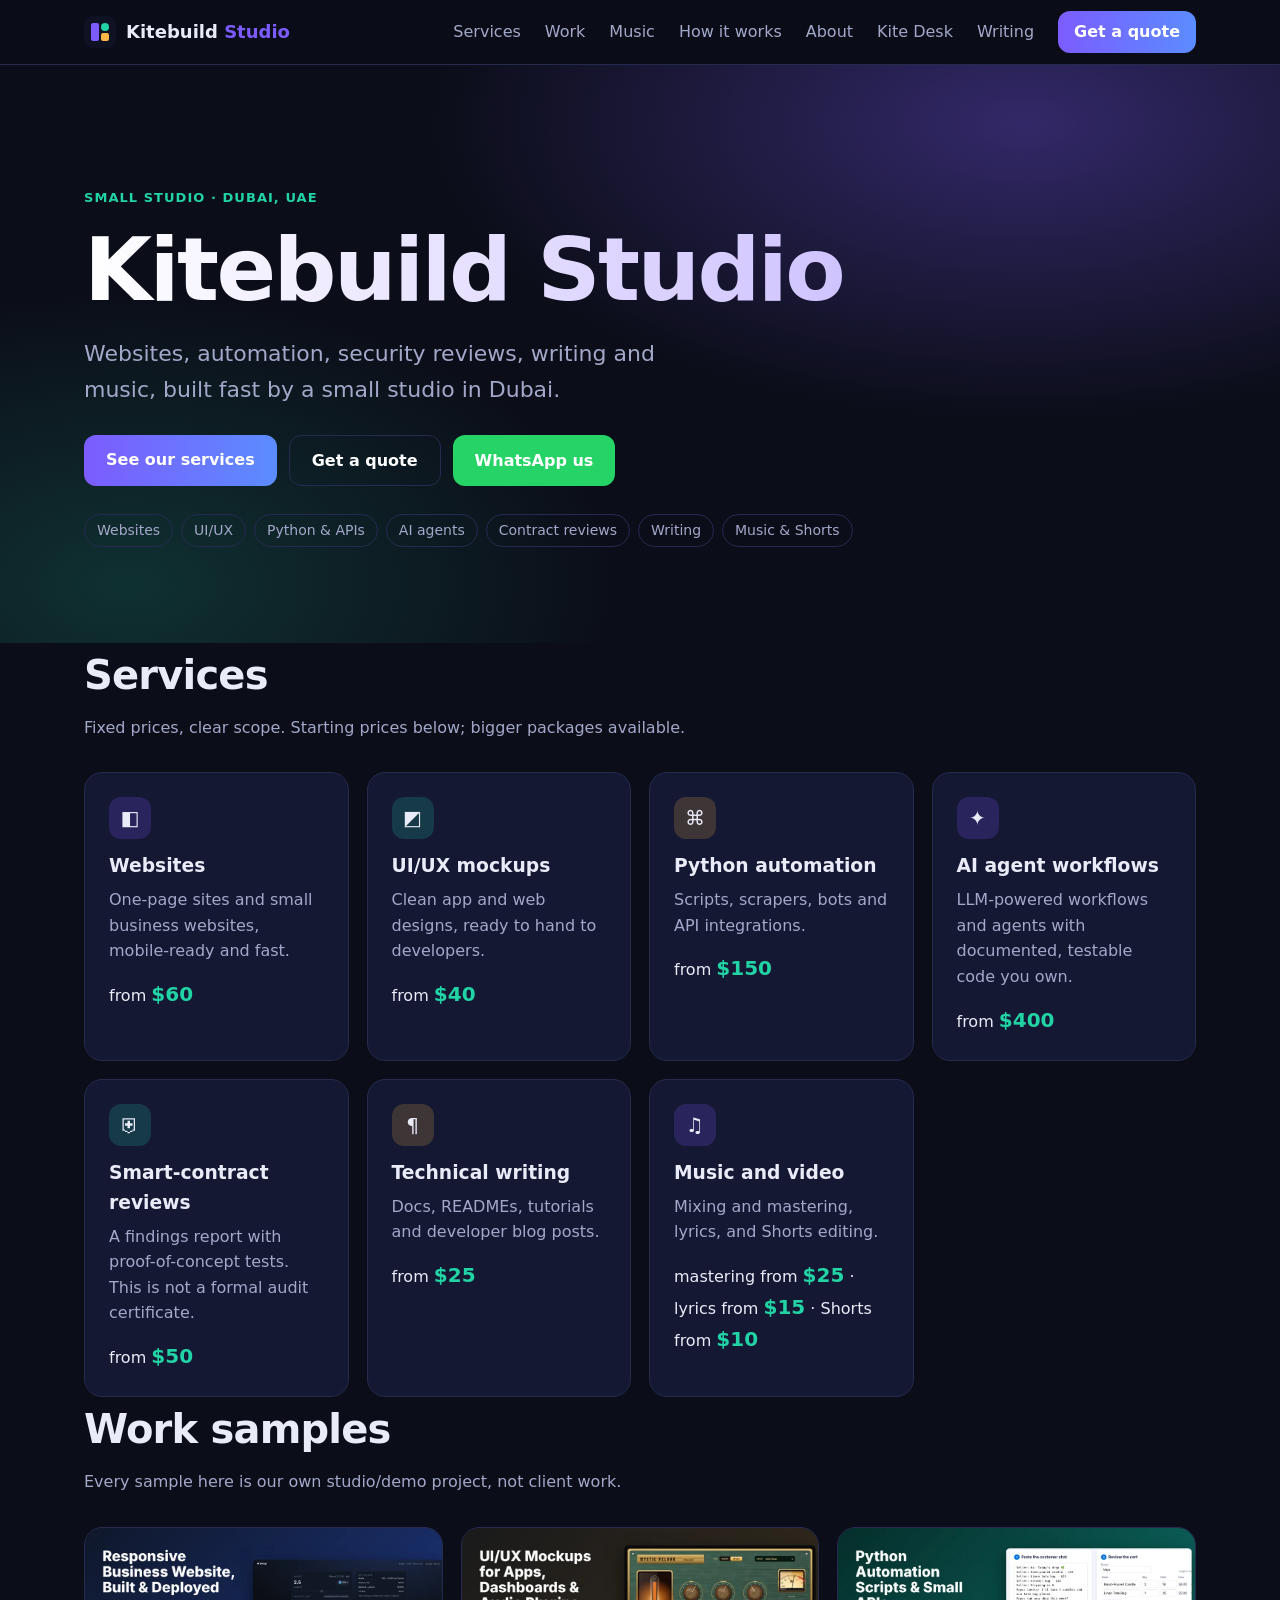
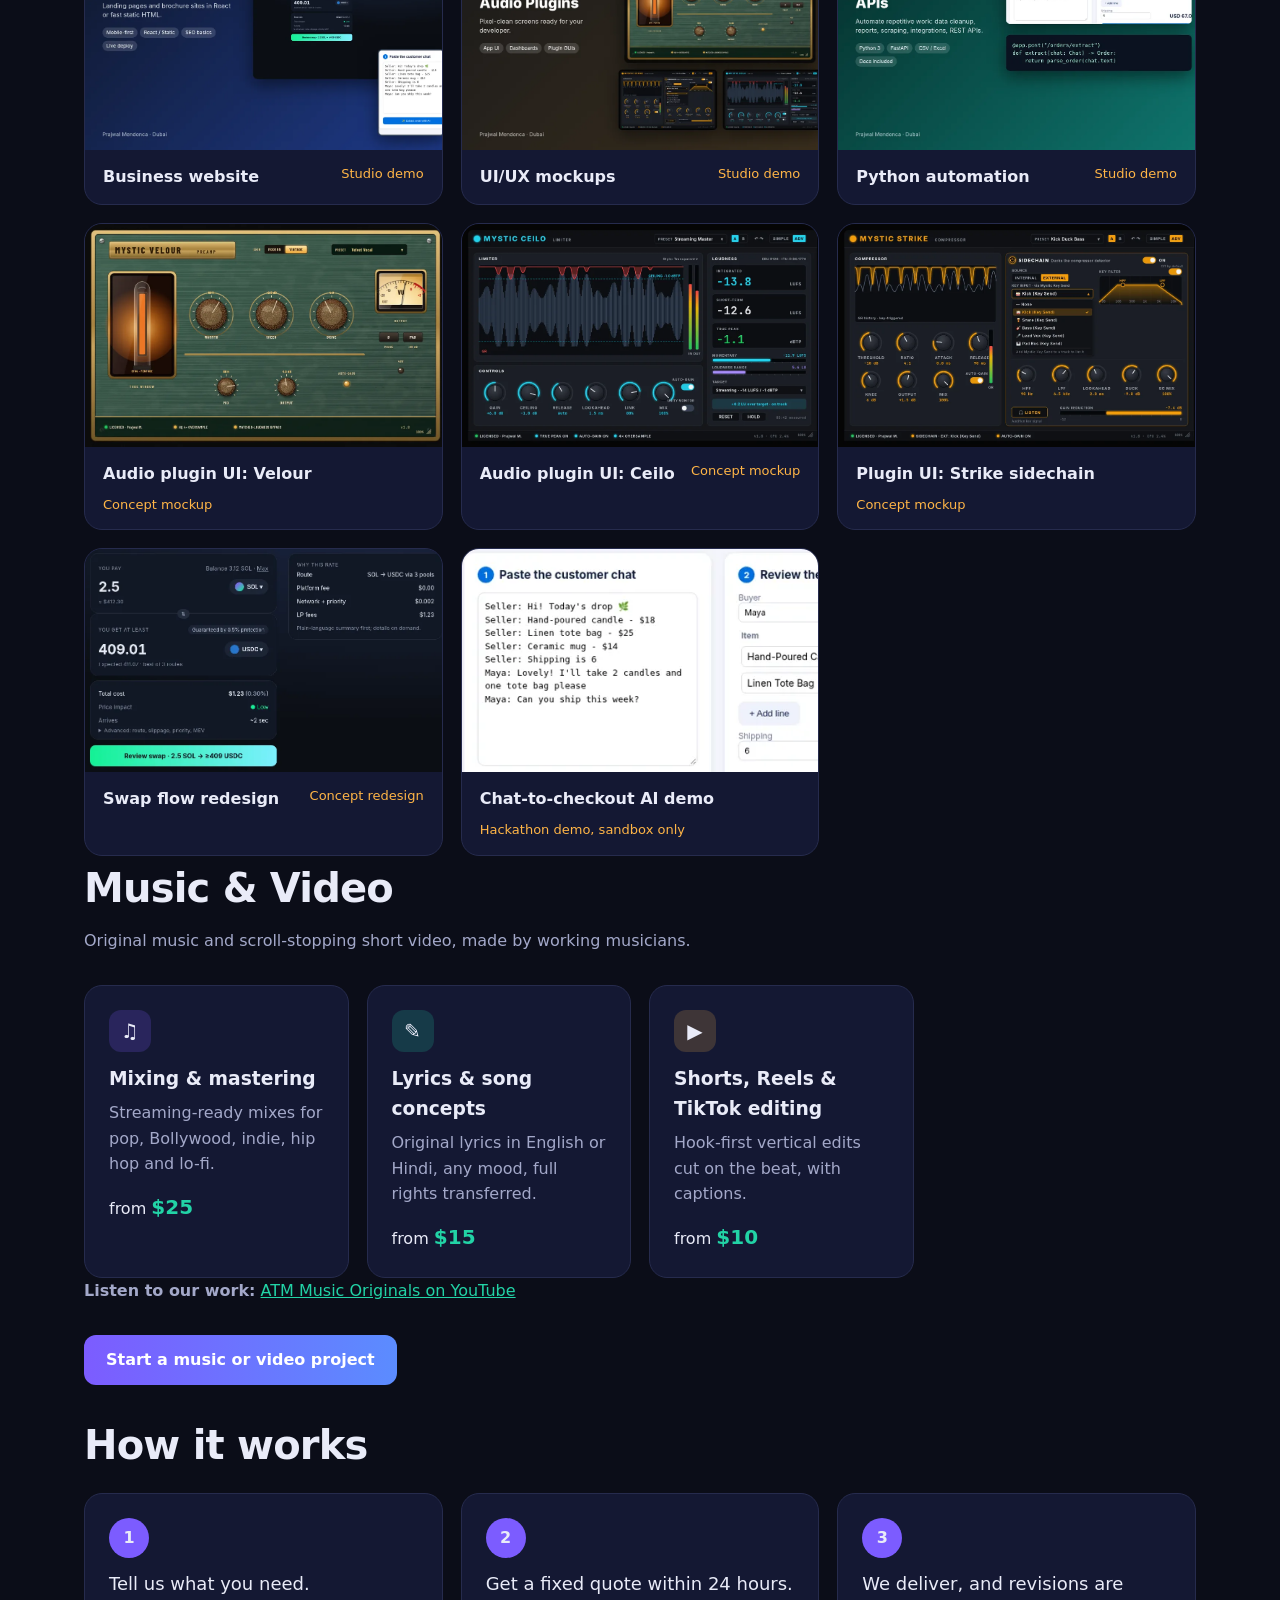
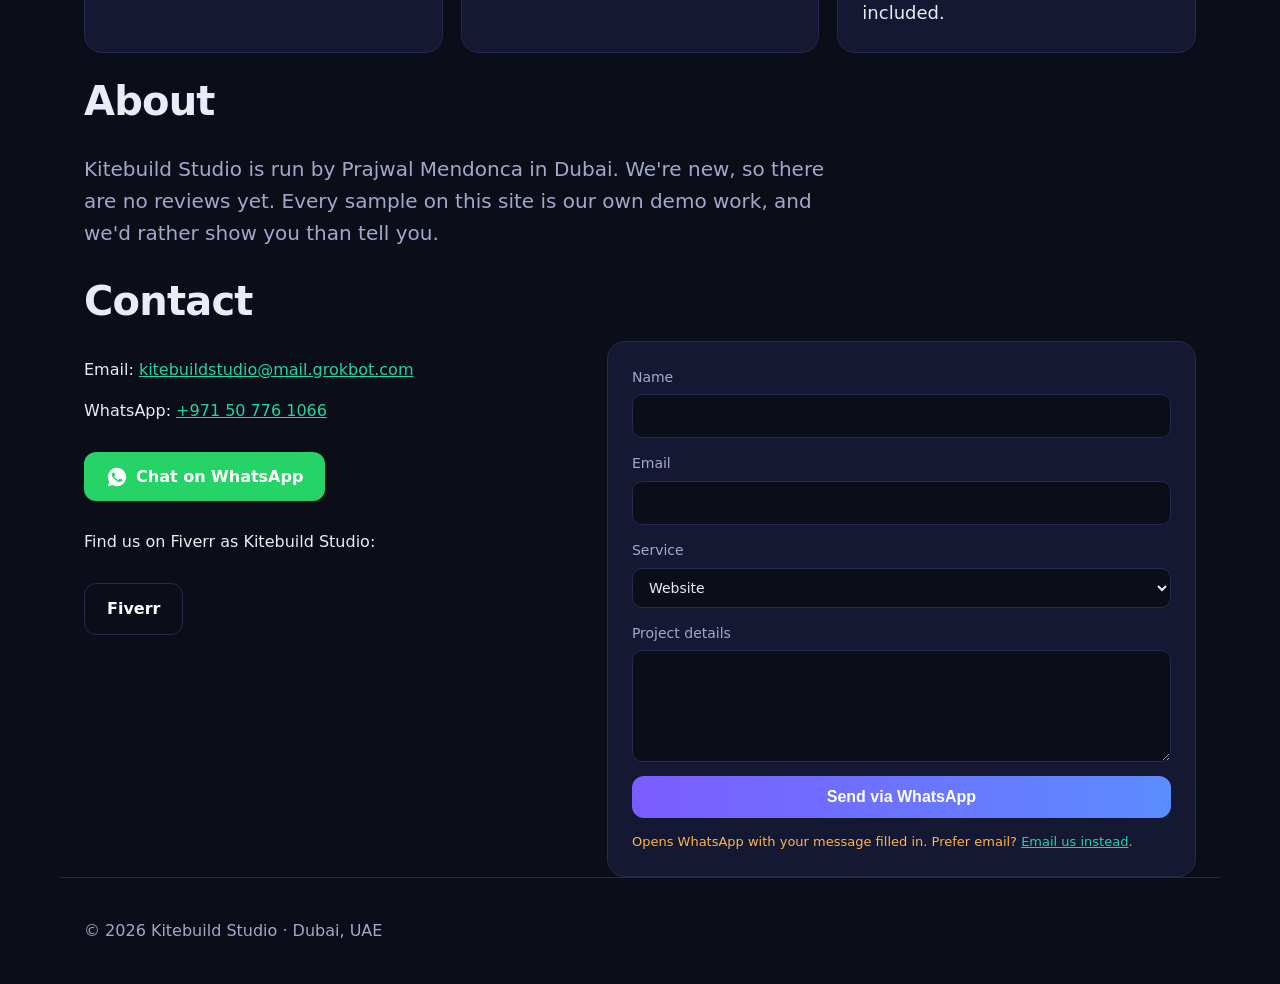
==== commit 245cc278: "Add WhatsApp and email contact" ====
--- a/index.html
+++ b/index.html
@@ -4,15 +4,15 @@
 <meta charset="utf-8"><meta name="viewport" content="width=device-width,initial-scale=1">
 <title>Kitebuild Studio | Websites, automation, security reviews, writing &amp; music, Dubai</title>
 <meta name="description" content="Kitebuild Studio is a small Dubai studio run by Prajwal Mendonca: websites, UI/UX mockups, Python automation, AI agent workflows, smart-contract security reviews, technical writing, mixing/mastering and Shorts editing. Fixed prices.">
-<link rel="canonical" href="https://https://aaron11998.github.io/kitebuild-studio/">
+<link rel="canonical" href="https://aaron11998.github.io/kitebuild-studio/">
 <meta property="og:type" content="website"><meta property="og:title" content="Kitebuild Studio">
 <meta property="og:description" content="Websites, automation, security reviews, writing and music, built fast by a small studio in Dubai.">
-<meta property="og:image" content="https://https://aaron11998.github.io/kitebuild-studio/assets/og.png"><meta property="og:url" content="https://https://aaron11998.github.io/kitebuild-studio/">
+<meta property="og:image" content="https://aaron11998.github.io/kitebuild-studio/assets/og.png"><meta property="og:url" content="https://aaron11998.github.io/kitebuild-studio/">
 <meta name="twitter:card" content="summary_large_image">
 <meta name="theme-color" content="#0b0d18">
 <link rel="icon" href="favicon.svg" type="image/svg+xml">
 <link rel="stylesheet" href="assets/style.css">
-<script type="application/ld+json">{"@context":"https://schema.org","@type":"ProfessionalService","name":"Kitebuild Studio","founder":"Prajwal Mendonca","address":{"@type":"PostalAddress","addressLocality":"Dubai","addressCountry":"AE"}}</script>
+<script type="application/ld+json">{"@context":"https://schema.org","@type":"ProfessionalService","name":"Kitebuild Studio","founder":"Prajwal Mendonca","address":{"@type":"PostalAddress","addressLocality":"Dubai","addressCountry":"AE"},"telephone":"+971507761066","email":"kitebuildstudio@mail.grokbot.com"}</script>
 </head>
 <body>
 <a class="skip" href="#main">Skip to content</a>
@@ -26,7 +26,7 @@
  <p class="eyebrow">Small studio · Dubai, UAE</p>
  <h1>Kitebuild Studio</h1>
  <p class="lead">Websites, automation, security reviews, writing and music, built fast by a small studio in Dubai.</p>
- <div class="ctas"><a class="btn" href="#services">See our services</a><a class="btn ghost" href="#contact">Get a quote</a></div>
+ <div class="ctas"><a class="btn" href="#services">See our services</a><a class="btn ghost" href="#contact">Get a quote</a><a class="btn wa" href="https://wa.me/971507761066?text=Hi%20Kitebuild%20Studio%2C%20I%27d%20like%20a%20quote" target="_blank" rel="noopener">WhatsApp us</a></div>
  <ul class="chips" aria-label="What we do"><li>Websites</li><li>UI/UX</li><li>Python &amp; APIs</li><li>AI agents</li><li>Contract reviews</li><li>Writing</li><li>Music &amp; Shorts</li></ul>
 </div></section>
 
@@ -73,23 +73,23 @@
 <section id="contact" class="wrap"><h2>Contact</h2>
 <div class="contact">
  <div>
-  <p>Email: <a href="mailto:CONTACT_EMAIL_TBD">CONTACT_EMAIL (TBD)</a></p>
-  <p>WhatsApp: <span class="tbd">[add number]</span></p>
-  <p>Find us on Fiverr and Contra as Kitebuild Studio:</p>
-  <p class="ctas"><a class="btn ghost" href="https://www.fiverr.com/prajwalmendonca" target="_blank" rel="noopener">Fiverr</a><a class="btn ghost" href="#" data-tbd="CONTRA_URL">Contra (link TBD)</a></p>
+  <p>Email: <a href="mailto:kitebuildstudio@mail.grokbot.com">kitebuildstudio@mail.grokbot.com</a></p>
+  <p>WhatsApp: <a href="https://wa.me/971507761066?text=Hi%20Kitebuild%20Studio%2C%20I%27d%20like%20a%20quote" target="_blank" rel="noopener">+971 50 776 1066</a></p>
+  <p class="ctas"><a class="btn wa" href="https://wa.me/971507761066?text=Hi%20Kitebuild%20Studio%2C%20I%27d%20like%20a%20quote" target="_blank" rel="noopener"><svg viewBox="0 0 24 24" width="22" height="22" aria-hidden="true"><path fill="currentColor" d="M12 2a10 10 0 0 0-8.6 15.1L2 22l5-1.3A10 10 0 1 0 12 2zm5.3 14.1c-.2.6-1.3 1.2-1.8 1.2-.5.1-1 .2-3.3-.7-2.8-1.1-4.5-4-4.7-4.2-.1-.2-1.1-1.5-1.1-2.8s.7-2 1-2.3c.2-.3.5-.3.7-.3h.5c.2 0 .4 0 .6.5l.8 2c.1.2.1.4 0 .5l-.4.6-.4.4c-.1.2-.3.3-.1.6.2.3.8 1.3 1.7 2.1 1.2 1 2.1 1.3 2.4 1.5.3.1.5.1.6-.1l.9-1.1c.2-.3.4-.2.7-.1l1.9.9c.3.1.5.2.5.3.1.2.1.7-.1 1.3z"/></svg> Chat on WhatsApp</a></p>
+  <p>Find us on Fiverr as Kitebuild Studio:</p>
+  <p class="ctas"><a class="btn ghost" href="https://www.fiverr.com/prajwalmendonca" target="_blank" rel="noopener">Fiverr</a></p>
  </div>
- <!-- FORM TBD: replace FORM_ID_TBD with your Formspree (or similar) form ID -->
- <form class="form" action="https://formspree.io/f/FORM_ID_TBD" method="POST">
+ <form class="form" action="https://wa.me/971507761066" method="GET">
   <label>Name<input name="name" required autocomplete="name"></label>
   <label>Email<input type="email" name="email" required autocomplete="email"></label>
   <label>Service<select name="service"><option>Website</option><option>UI/UX mockup</option><option>Python automation</option><option>AI agent workflow</option><option>Smart-contract review</option><option>Technical writing</option><option>Music / Shorts</option></select></label>
   <label>Project details<textarea name="message" rows="4" required></textarea></label>
-  <input type="text" name="_gotcha" hidden tabindex="-1" autocomplete="off">
-  <button class="btn" type="submit">Send request</button>
-  <p class="note" role="status">Form endpoint is a placeholder (TBD); messages won't arrive until it's set up.</p>
+  <button class="btn" type="submit">Send via WhatsApp</button>
+  <p class="note" role="status">Opens WhatsApp with your message filled in. Prefer email? <a class="mailfb" href="mailto:kitebuildstudio@mail.grokbot.com">Email us instead</a>.</p>
  </form>
 </div></section>
 </main>
 <footer class="wrap foot"><p>© <span id="y">2026</span> Kitebuild Studio · Dubai, UAE</p></footer>
+<a class="wa-fab" href="https://wa.me/971507761066?text=Hi%20Kitebuild%20Studio%2C%20I%27d%20like%20a%20quote" target="_blank" rel="noopener" aria-label="Chat on WhatsApp"><svg viewBox="0 0 24 24" width="22" height="22" aria-hidden="true"><path fill="currentColor" d="M12 2a10 10 0 0 0-8.6 15.1L2 22l5-1.3A10 10 0 1 0 12 2zm5.3 14.1c-.2.6-1.3 1.2-1.8 1.2-.5.1-1 .2-3.3-.7-2.8-1.1-4.5-4-4.7-4.2-.1-.2-1.1-1.5-1.1-2.8s.7-2 1-2.3c.2-.3.5-.3.7-.3h.5c.2 0 .4 0 .6.5l.8 2c.1.2.1.4 0 .5l-.4.6-.4.4c-.1.2-.3.3-.1.6.2.3.8 1.3 1.7 2.1 1.2 1 2.1 1.3 2.4 1.5.3.1.5.1.6-.1l.9-1.1c.2-.3.4-.2.7-.1l1.9.9c.3.1.5.2.5.3.1.2.1.7-.1 1.3z"/></svg></a>
 <script src="assets/main.js" defer></script>
 </body></html>
--- a/assets/style.css
+++ b/assets/style.css
@@ -30,7 +30,7 @@
 .steps{list-style:none;padding:0;display:grid;grid-template-columns:repeat(3,1fr);gap:18px}.steps li{background:var(--p);border:1px solid var(--l);border-radius:18px;padding:24px}
 .steps b{display:inline-grid;place-items:center;width:40px;height:40px;border-radius:50%;background:var(--a)}.steps p{font-size:18px;margin:12px 0 0}
 .about p{font-size:20px;max-width:760px;color:var(--m)}
-.contact{display:grid;grid-template-columns:1fr 1.2fr;gap:32px}.tbd{color:var(--o)}
+.contact{display:grid;grid-template-columns:1fr 1.2fr;gap:32px}
 .form{background:var(--p);border:1px solid var(--l);border-radius:18px;padding:24px;display:grid;gap:14px}
 label{display:grid;gap:6px;font-size:14px;color:var(--m)}
 input,select,textarea{font:inherit;background:var(--bg);color:var(--t);border:1px solid var(--l);border-radius:10px;padding:10px 12px}
@@ -39,3 +39,7 @@
 @media(max-width:760px){.menu{display:block}nav{display:none;position:absolute;top:64px;left:0;right:0;background:var(--bg);border-bottom:1px solid var(--l);padding:12px 24px}nav.open{display:grid;gap:12px}nav a{margin:0}
 .steps,.contact{grid-template-columns:1fr}.hero{padding:64px 0 40px}section{padding:48px 0}.gallery{grid-template-columns:1fr}}
 @media(prefers-reduced-motion:reduce){html{scroll-behavior:auto}.card{transition:none}}
+
+.btn.wa{background:#25D366;color:#fff;border-color:#25D366;display:inline-flex;align-items:center;gap:8px}.btn.wa svg{flex:none}
+.wa-fab{display:none;position:fixed;right:16px;bottom:16px;z-index:50;width:56px;height:56px;border-radius:50%;background:#25D366;color:#fff;align-items:center;justify-content:center;box-shadow:0 4px 14px rgba(0,0,0,.3)}.wa-fab svg{width:30px;height:30px}
+@media(max-width:760px){.wa-fab{display:flex}}
